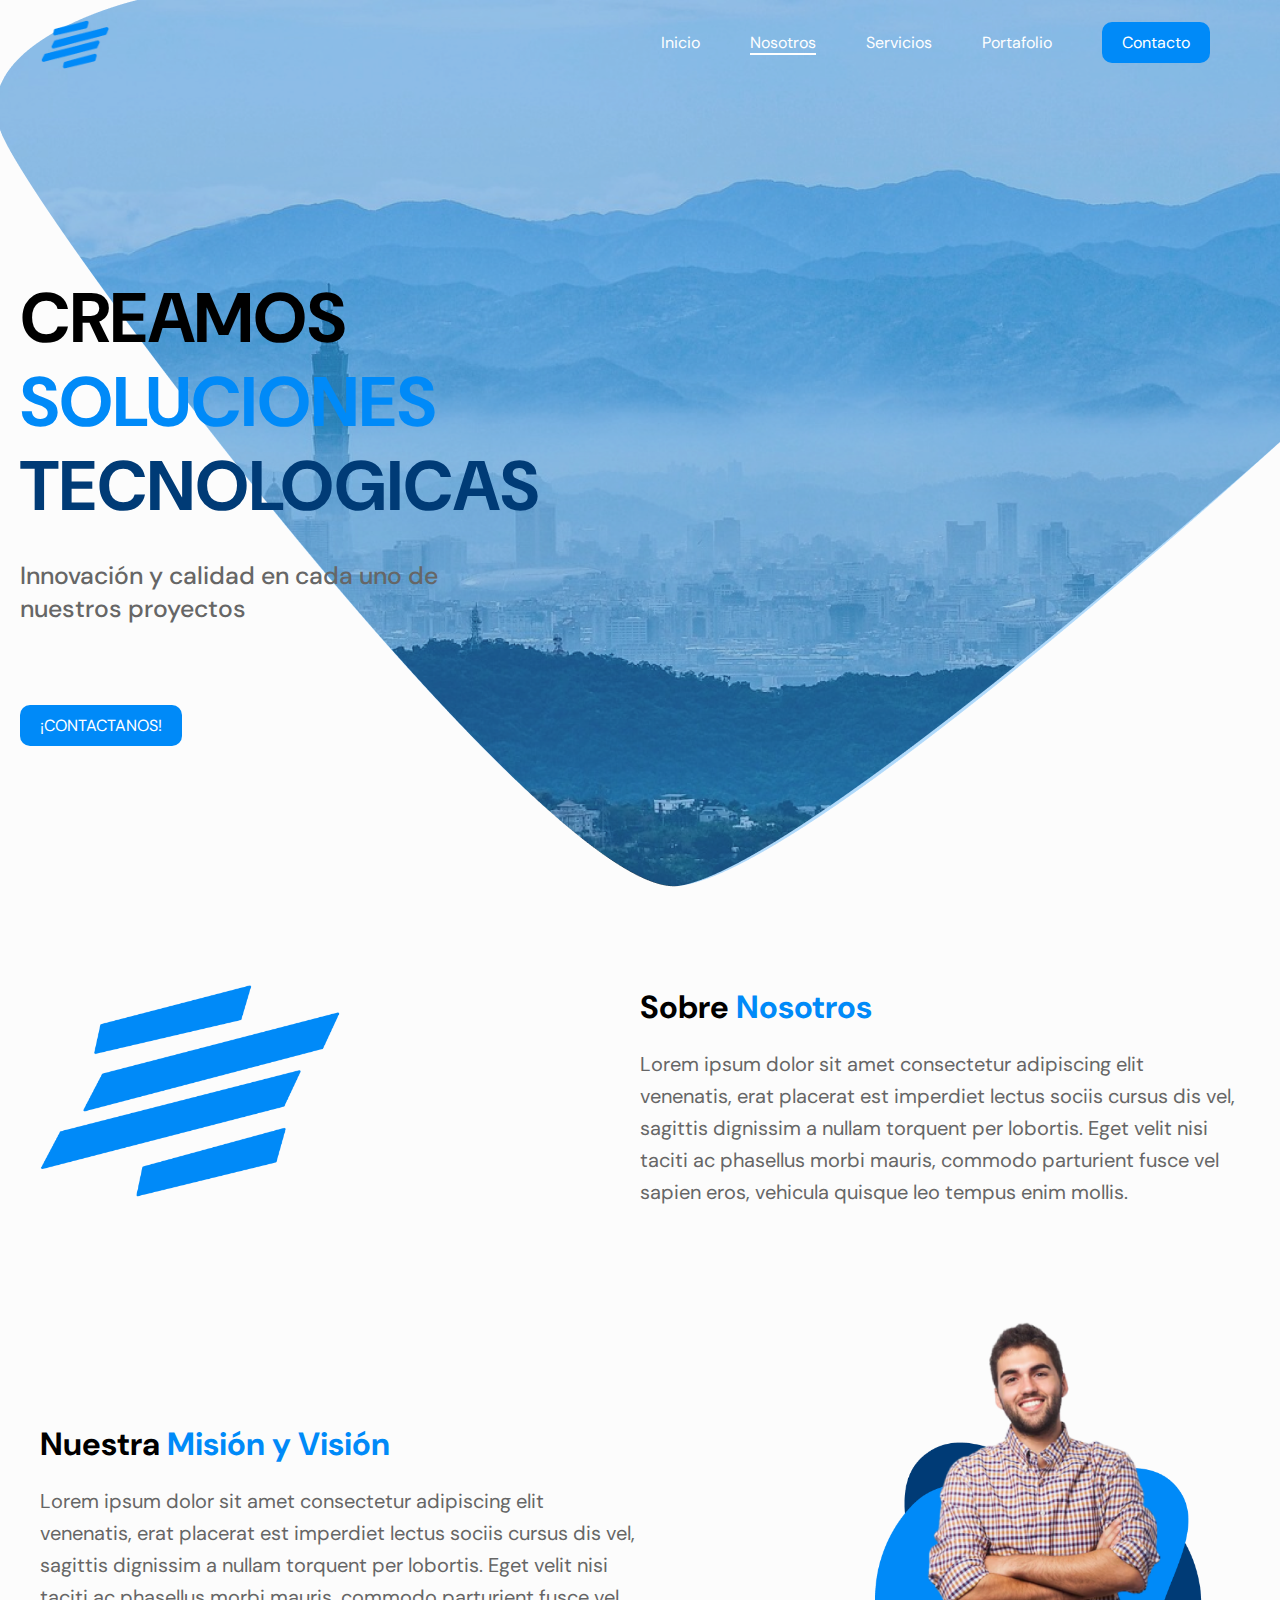
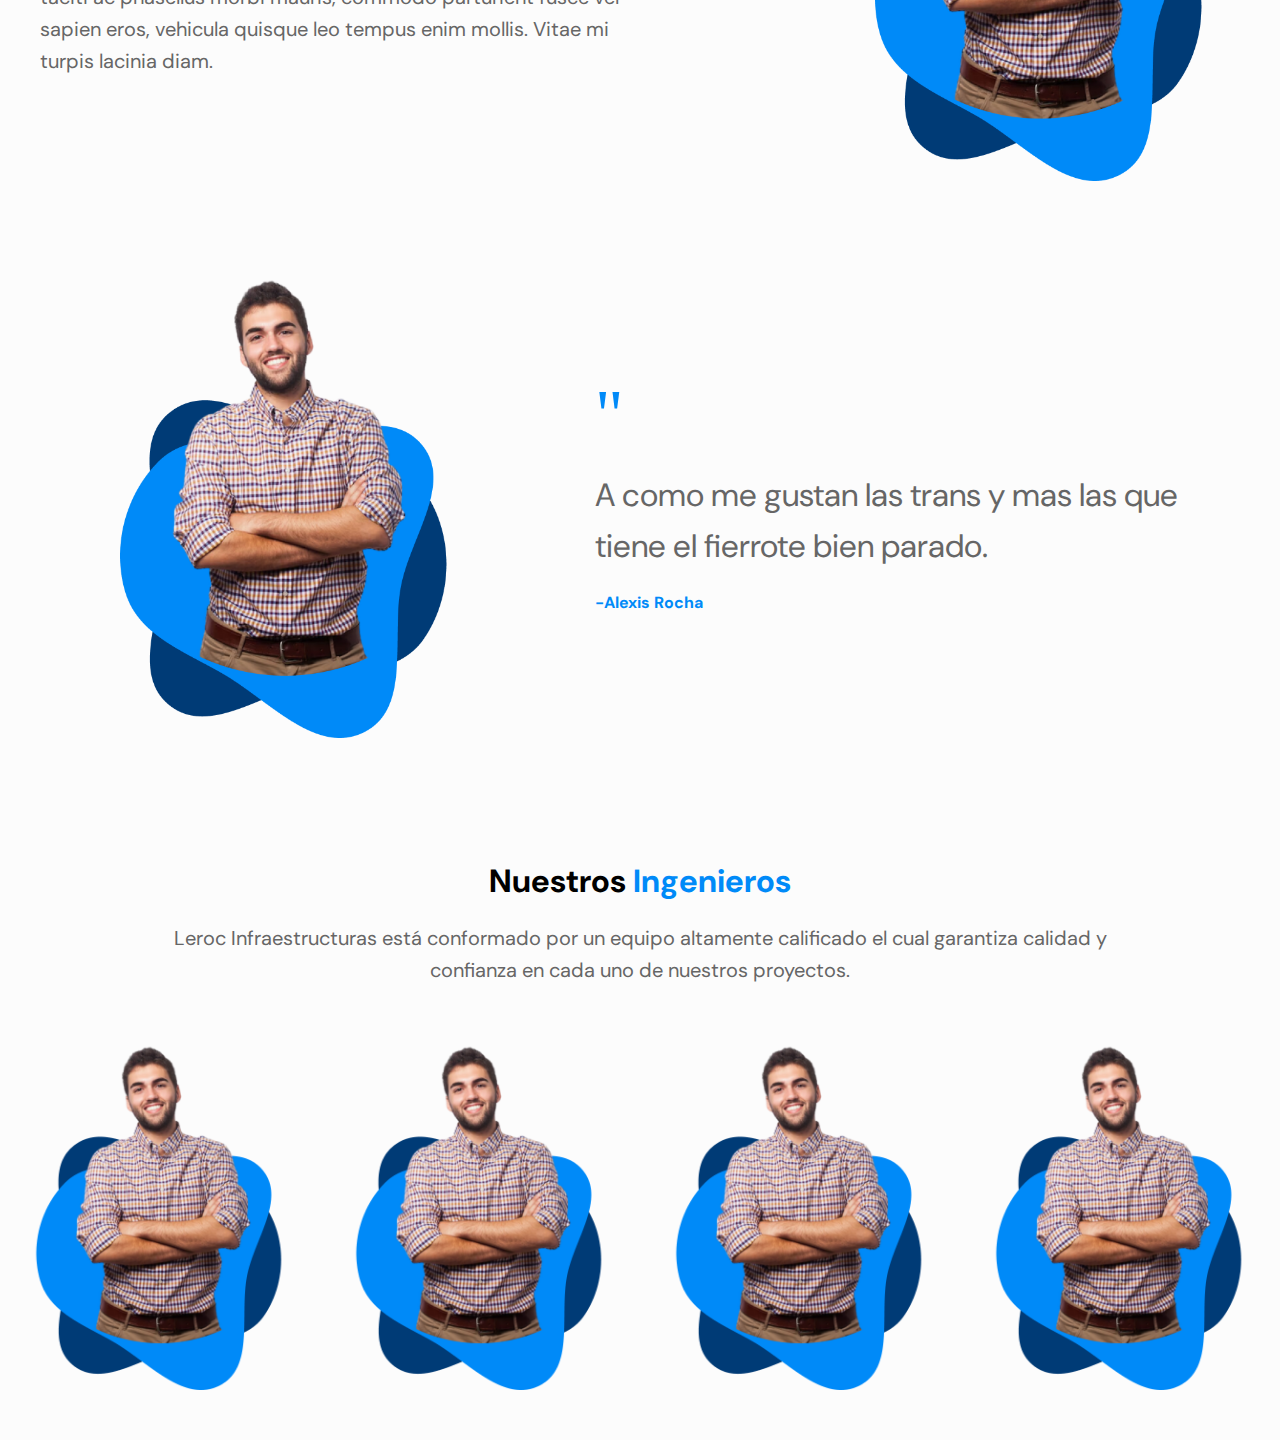
==== nosotros.html @ 38dbd78a "Avance de pestaña NOSOTROS" ====
<!DOCTYPE html>
<html lang="es">
<head>
    <meta charset="UTF-8">
    <meta name="viewport" content="width=device-width, initial-scale=1.0">
    <title>Leroc Infraestructuras</title>
    <link rel="stylesheet" href="https://fonts.googleapis.com/css2?family=DM+Sans:wght@400;700&display=swap">
    <link rel="stylesheet" href="css/nosotros.css">
    <link rel="icon"  href="images/logochido.png" type="image/x-icon">
</head>
<body>
    <div class="contenedor-principal">
        <header class="main-header">
            <div class="logo">
                <a href="/index.html">
                    <img src="images/logochido.png" id="logo" alt="Leroc Infraestructuras Logo">
                </a>
            </div>
            <nav class="nav-menu">
                <ul>
                    <li><a href="/super-duper-octo-invention/index.html">Inicio</a></li>
                    <li><a href="/super-duper-octo-invention/nosotros.html" class="active">Nosotros</a></li>
                    <li><a href="/servicios">Servicios</a></li>
                    <li><a href="/portafolio">Portafolio</a></li>
                    <li><a href="/contacto" class="btn-contacto btn-contacto">Contacto</a></li>
                </ul>
            </nav>
        </header>
        <section class="hero-content">
            <h1>
                <p class="black-text slide-in-left">CREAMOS</p>
                <p class="blue-text slide-in-left-2">SOLUCIONES</p>
                <p class="dark-blue-text slide-in-left-3">TECNOLOGICAS</p>
            </h1>
            <p class="subtext">Innovación y calidad en cada uno de <br> nuestros proyectos</p>
            <a href="#contacto" class="btn-contacto">¡CONTACTANOS!</a>
        </section>
        <section class="sobre-nosotros">
            <div class="contenedor-nosotros">
                <div class="imagen-nosotros">
                    <img src="images/logochido2.png" alt="Sobre Nosotros">
                </div>
                <div class="texto-nosotros">
                    <h2>Sobre <span class="highlight">Nosotros</span></h2>
                    <p>Lorem ipsum dolor sit amet consectetur adipiscing elit venenatis, erat placerat est imperdiet lectus sociis cursus dis vel, sagittis dignissim a nullam torquent per lobortis. Eget velit nisi taciti ac phasellus morbi mauris, commodo parturient fusce vel sapien eros, vehicula quisque leo tempus enim mollis.</p>
                </div>
            </div>
        </section>
        <section class="mision-vision">
            <div class="contenedor-mision-vision">
                <div class="texto-mision-vision">
                    <h2>Nuestra <span class="highlight-blue">Misión y Visión</span></h2>
                    <p>Lorem ipsum dolor sit amet consectetur adipiscing elit venenatis, erat placerat est imperdiet lectus sociis cursus dis vel, sagittis dignissim a nullam torquent per lobortis. Eget velit nisi taciti ac phasellus morbi mauris, commodo parturient fusce vel sapien eros, vehicula quisque leo tempus enim mollis. Vitae mi turpis lacinia diam.</p>
                </div>
                <div class="imagen-mision-vision">
                    <img src="images/Alexis.png" alt="Misión y Visión">
                </div>
            </div>
        </section>        
        <section class="testimonio">
            <div class="contenedor-testimonio">
                <div class="imagen-testimonio">
                    <img src="images/Alexis.png" alt="Testimonio">
                </div>
                <div class="texto-testimonio">
                    <div class="comillas">"</div>
                    <p class="testimonio-texto">A como me gustan las trans y mas las que tiene el fierrote bien parado.</p>
                    <p class="testimonio-autor">-Alexis Rocha</p>
                </div>
            </div>
        </section>
        <section class="nuestros-ingenieros">
            <div class="texto-ingenieros">
                <h2>Nuestros <span class="highlight-blue">Ingenieros</span></h2>
                <p>Leroc Infraestructuras está conformado por un equipo altamente calificado el cual garantiza calidad y confianza en cada uno de nuestros proyectos.</p>
            </div>
            <div class="imagen-ingenieros">
                <img src="images/Alexis.png" alt="Ingenieros">
                <img src="images/Alexis.png" alt="Ingenieros">
                <img src="images/Alexis.png" alt="Ingenieros">
                <img src="images/Alexis.png" alt="Ingenieros">
            </div>
        </section>        
    </div>
</body>
</html>
---- css/nosotros.css ----
body {
    margin: 0;
    padding: 0;
    font-family: 'DM Sans', sans-serif; /* Fuente que usamos en todo el texto de la página web */
    background-color: #FCFCFC;
    background-image: url('../images/background_inicio.png');
    background-repeat: no-repeat;
    background-position: top right;
}

/* Estilos del contenedor HERO */
/* Contenedor Principal */
.contenedor-principal {
    max-width: 1500px;
    background-size: 1000px;
    margin: 0 auto;
    padding: 0 20px;
}
/* eSTILOS PARA EL LOGO */

#logo {
    width: 70px;
    cursor: pointer;
}

.slide-in-fwd-center {
	-webkit-animation: slide-in-fwd-center 1.6s cubic-bezier(0.250, 0.460, 0.450, 0.940) both;
	animation: slide-in-fwd-center 1.6s cubic-bezier(0.250, 0.460, 0.450, 0.940) both;
}

/* Estilos del header */
.main-header {
    background-color: transparent;
    padding: 20px;
    display: flex;
    justify-content: space-between;
    align-items: center;
    margin-bottom: 100px;
}

/* Estilos existentes para el menú de navegación */
.nav-menu ul {
    list-style-type: none;
    padding: 0;
    margin: 0;
    display: flex;
}

.nav-menu ul li {
    margin-left: 20px;
    margin-right: 30px;
}

.nav-menu ul li a {
    text-decoration: none;
    color: white;
    font-weight: 400;
    letter-spacing: 0px;
    position: relative;
}

/* Estilo para la línea indicadora */
.nav-menu ul li a::after {
    content: '';
    position: absolute;
    bottom: -2px;
    left: 0;
    width: 100%;
    height: 2px;
    background-color: white;
    opacity: 0;
    transition: opacity 0.3s ease;
}

/* Mostrar la línea para el elemento activo */
.nav-menu ul li a.active::after {
    opacity: 1;
}

/* No mostrar la línea para la opción de contacto */
.nav-menu ul li a.btn-contacto::after {
    display: none;
}

/* Ocultar la línea activa cuando se hace hover en otras opciones */
.nav-menu ul:hover li a.active::after {
    opacity: 0;
}

/* Mostrar la línea en hover, excepto para la opción de contacto */
.nav-menu ul li a:not(.btn-contacto):hover::after {
    opacity: 1;
}
/* Estilos para el texto principal */
.hero-content {
    text-align: left;
    padding: 50px 0;
}

.hero-content h1 {
    font-size: 3rem;
    font-weight: 700;
    line-height: 1.2;
    margin-bottom: 30px;
}

.hero-content h1 p {
    margin: 0; /* Remueve los márgenes por defecto de los párrafos */
    padding: 0; /* Remueve cualquier padding */
    font-size: 70px;
}

.slide-in-left {
	-webkit-animation: slide-in-left 0.3s cubic-bezier(0.250, 0.460, 0.450, 0.940) both;
	animation: slide-in-left 0.3s cubic-bezier(0.250, 0.460, 0.450, 0.940) both;
}

.slide-in-left-2 {
	-webkit-animation: slide-in-left 0.6s cubic-bezier(0.250, 0.460, 0.450, 0.940) both;
	animation: slide-in-left 0.6s cubic-bezier(0.250, 0.460, 0.450, 0.940) both;
}

.slide-in-left-3 {
	-webkit-animation: slide-in-left 0.9s cubic-bezier(0.250, 0.460, 0.450, 0.940) both;
	animation: slide-in-left 0.9s cubic-bezier(0.250, 0.460, 0.450, 0.940) both;
}

.black-text {
    color: black;
}

.blue-text {
    color: #008AF8;
}

.dark-blue-text {
    color: #003B76;
}

.subtext {
    font-size: 1.55rem;
    color: #666666;
    margin-bottom: 90px;
    font-weight: 500;
}

.tracking-in-expand {
	-webkit-animation: tracking-in-expand 0.9s cubic-bezier(0.215, 0.610, 0.355, 1.000) both;
	animation: tracking-in-expand 0.9s cubic-bezier(0.215, 0.610, 0.355, 1.000) both;
}

/* Estilos para el botón ¡CONTACTENOS!*/
.btn-contacto {
    background-color: #008AF8;
    color: white;
    padding: 10px 20px;
    border-radius: 10px;
    text-decoration: none;
    display: inline-block;
    transition: background-color 0.3s ease;
    margin-top: -10px;
    cursor: pointer; /* Añadido para mejorar la usabilidad */
    font-weight: 400; /* Cambia a fuente regular */
}


.btn-contacto:hover {
    background-color: #005f99;
}

.bounce-top {
	-webkit-animation: bounce-top 1s both;
	animation: bounce-top 1s both;
}

/*////////////////////////////////////////////////////////////////////////////*/

/* Animaciones */

/* Animación para el h1 del header*/

@-webkit-keyframes slide-in-left {
    0% {
    -webkit-transform: translateX(-1000px);
    transform: translateX(-1000px);
    opacity: 0;
    }
    100% {
    -webkit-transform: translateX(0);
    transform: translateX(0);
    opacity: 1;
    }
}
@keyframes slide-in-left {
    0% {
    -webkit-transform: translateX(-1000px);
    transform: translateX(-1000px);
    opacity: 0;
    }
    100% {
    -webkit-transform: translateX(0);
    transform: translateX(0);
    opacity: 1;
    }
}

/*--------------------------------------------------------*/

/* Estilos para la sección "Sobre Nosotros" */
.sobre-nosotros {
    padding: 20px 0;
    margin-top: 10%; /* Asegúrate de que no haya margen superior */
}


.contenedor-nosotros {
    display: flex;
    align-items: center;
    justify-content: space-between;
    max-width: 1200px;
    margin: 0 auto;
    padding: 20px;
}

.imagen-nosotros img {
    width: 300px;
    height: auto;
    border-radius: 15px; /* Bordes redondeados para la imagen */
}

.texto-nosotros {
    max-width: 600px;
    margin-left: 20px;
}

.texto-nosotros h2 {
    font-size: 32px;
    color: #000000; /* Color negro para "Sobre" */
    margin-bottom: 20px;
}

.texto-nosotros .highlight {
    color: #008AF8; /* Color azul para "Nosotros" */
}

.texto-nosotros p {
    font-size: 20px;
    color: #666666;
    line-height: 1.6;
}

/*-------------------------------------------*/

/* Estilos para la sección "Misión y Visión" */
.mision-vision {
    padding: 20px 0;
}

.contenedor-mision-vision {
    display: flex;
    align-items: center;
    justify-content: space-between;
    max-width: 1200px;
    margin: 0 auto;
    padding: 20px;
}

.texto-mision-vision {
    max-width: 600px;
}

.texto-mision-vision h2 {
    font-size: 32px;
    color: #000000; /* Color negro para "Nuestra" */
    margin-bottom: 20px;
}

.texto-mision-vision .highlight-blue {
    color: #008AF8; /* Color azul para "Misión y Visión" */
}

.texto-mision-vision p {
    font-size: 20px;
    color: #666666;
    line-height: 1.6;
    
}

.imagen-mision-vision img {
    width: 400px; /* Ajusta el tamaño según sea necesario */
    height: auto;
    border-radius: 15px; /* Bordes redondeados para la imagen */
}

/*-------------------------------------------*/
/* Estilos para la sección "Testimonio" */
.testimonio {
    padding: 20px 0;
}

.contenedor-testimonio {
    display: flex;
    align-items: center;
    justify-content: space-around;
    max-width: 1200px;
    margin: 0 auto;
    padding: 20px;
}

.imagen-testimonio img {
    width: 400px;
    height: auto;
    border-radius: 15px;
}

.texto-testimonio {
    max-width: 600px;
    margin-left: 20px;
}

.texto-testimonio h2 {
    font-size: 2rem;
    color: #000000;
    margin-bottom: 20px;
}

.comillas {
    font-size: 70px;
    color: #008AF8;
    font-family: 'Georgia', serif;
    line-height: 1;
}

.testimonio-texto {
    font-size: 2rem;
    color: #666666;
    line-height: 1.6;
    margin: 20px 0;
}

.testimonio-autor {
    font-size: 1rem;
    color: #008AF8;
    font-weight: bold;
}

/*------------------------------------------*/
.nuestros-ingenieros {
    position: relative;
    padding: 50px 0;
    background-size: cover;
    text-align: center;
}

.texto-ingenieros {
    max-width: 1200px;
    margin: 0 auto;
    padding-bottom: 50px;
}

.texto-ingenieros h2 {
    font-size: 32px;
    color: #000000; /* Color negro para "Nuestros" */
    margin-bottom: 20px;
}

.texto-ingenieros .highlight-blue {
    color: #008AF8; /* Color azul para "Ingenieros" */
}

.texto-ingenieros p {
    font-size: 20px;
    color: #666666;
    line-height: 1.6;
    margin: 0 auto;
    max-width: 80%; /* Define un ancho máximo para el párrafo */
    text-align: center; /* Asegura que el texto esté centrado */
}

.imagen-ingenieros {
    display: flex;
    justify-content: center;
    gap: 20px;
}


.imagen-ingenieros img {
    width: 300px;
    height: auto;
    border-radius: 15px; /* Bordes redondeados para las imágenes */
}
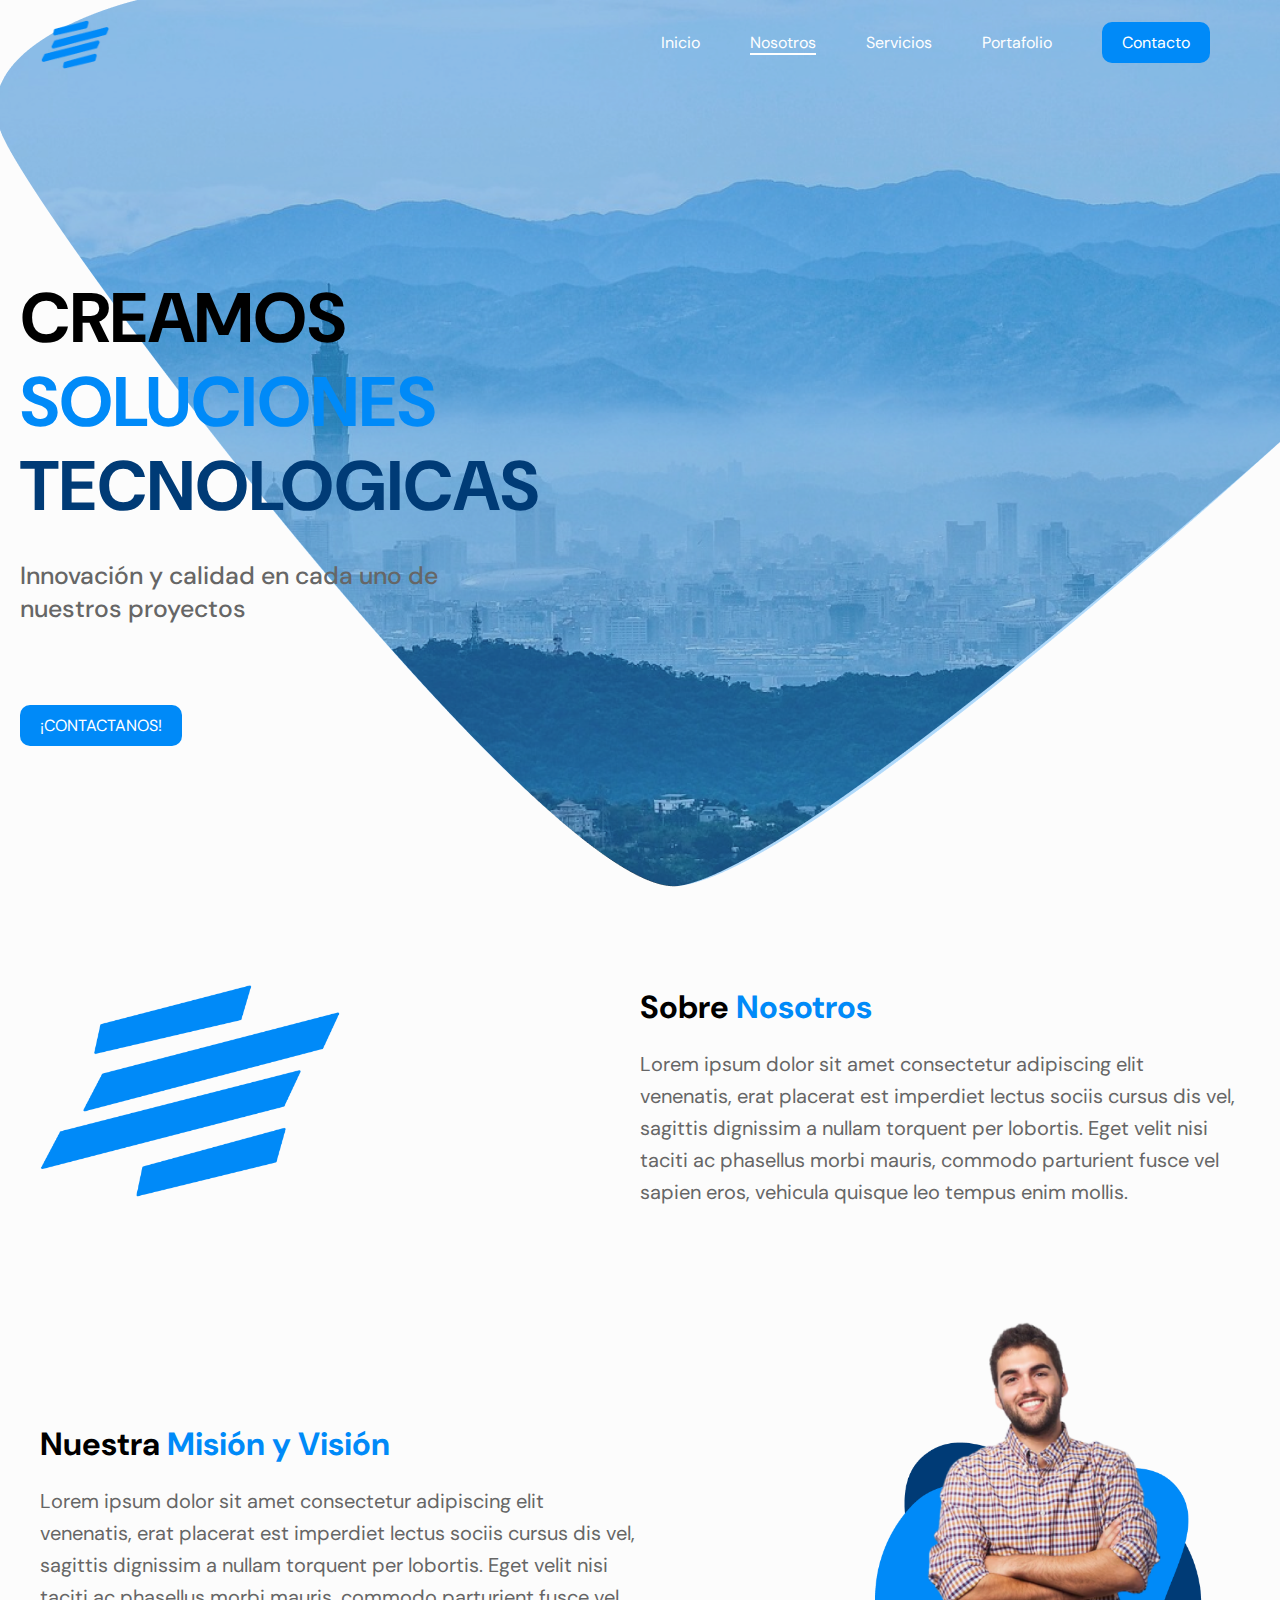
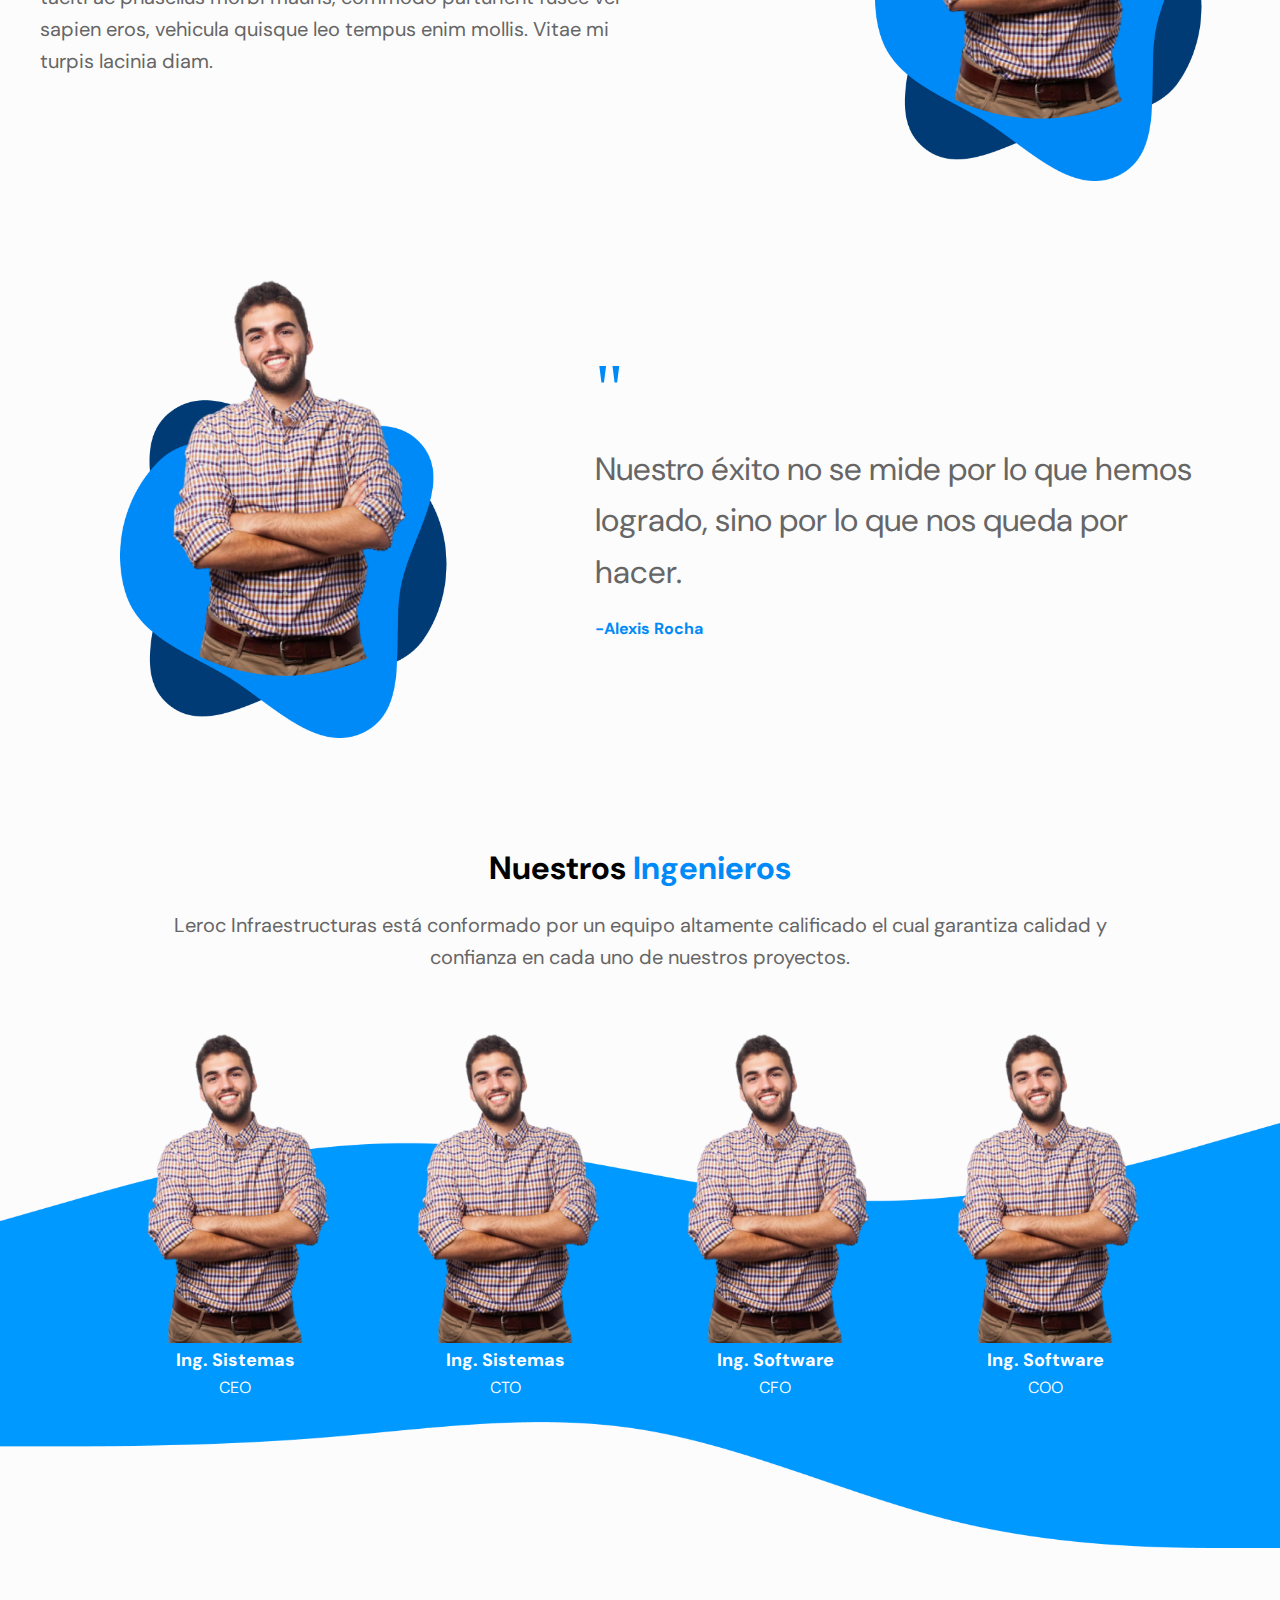
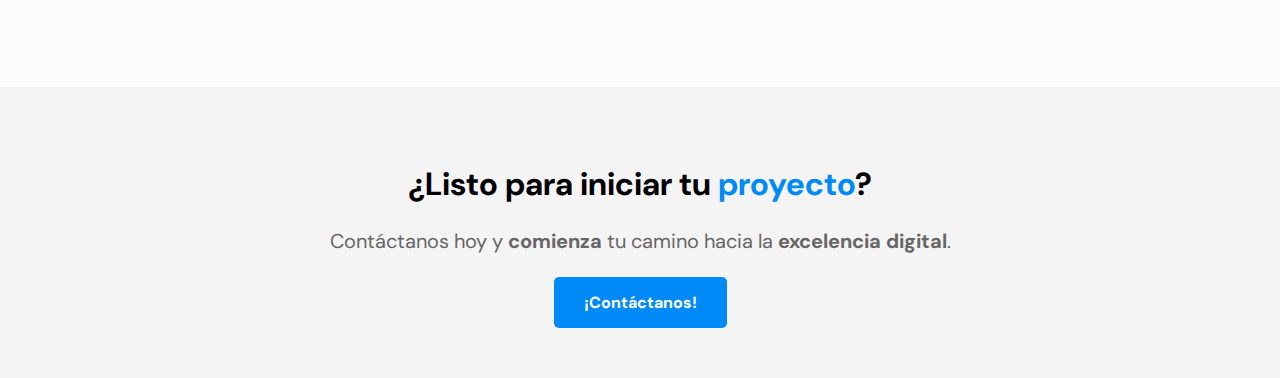
==== commit 94c00243: "Mas avance de NOSOTROS" ====
--- a/nosotros.html
+++ b/nosotros.html
@@ -19,13 +19,14 @@
             <nav class="nav-menu">
                 <ul>
                     <li><a href="/super-duper-octo-invention/index.html">Inicio</a></li>
-                    <li><a href="/super-duper-octo-invention/nosotros.html" class="active">Nosotros</a></li>
+                    <li><a href="/super-duper-octo-invention/" class="active">Nosotros</a></li>
                     <li><a href="/servicios">Servicios</a></li>
                     <li><a href="/portafolio">Portafolio</a></li>
                     <li><a href="/contacto" class="btn-contacto btn-contacto">Contacto</a></li>
                 </ul>
             </nav>
         </header>
+
         <section class="hero-content">
             <h1>
                 <p class="black-text slide-in-left">CREAMOS</p>
@@ -35,6 +36,7 @@
             <p class="subtext">Innovación y calidad en cada uno de <br> nuestros proyectos</p>
             <a href="#contacto" class="btn-contacto">¡CONTACTANOS!</a>
         </section>
+
         <section class="sobre-nosotros">
             <div class="contenedor-nosotros">
                 <div class="imagen-nosotros">
@@ -46,6 +48,7 @@
                 </div>
             </div>
         </section>
+
         <section class="mision-vision">
             <div class="contenedor-mision-vision">
                 <div class="texto-mision-vision">
@@ -57,6 +60,7 @@
                 </div>
             </div>
         </section>        
+
         <section class="testimonio">
             <div class="contenedor-testimonio">
                 <div class="imagen-testimonio">
@@ -64,23 +68,49 @@
                 </div>
                 <div class="texto-testimonio">
                     <div class="comillas">"</div>
-                    <p class="testimonio-texto">A como me gustan las trans y mas las que tiene el fierrote bien parado.</p>
+                    <p class="testimonio-texto">Nuestro éxito no se mide por lo que hemos logrado, sino por lo que nos queda por hacer.
+                    </p>
                     <p class="testimonio-autor">-Alexis Rocha</p>
                 </div>
             </div>
         </section>
-        <section class="nuestros-ingenieros">
-            <div class="texto-ingenieros">
-                <h2>Nuestros <span class="highlight-blue">Ingenieros</span></h2>
-                <p>Leroc Infraestructuras está conformado por un equipo altamente calificado el cual garantiza calidad y confianza en cada uno de nuestros proyectos.</p>
+    </div>
+
+    <section class="nuestros-ingenieros">
+        <div class="texto-ingenieros">
+            <h2>Nuestros <span class="highlight-blue">Ingenieros</span></h2>
+            <p>Leroc Infraestructuras está conformado por un equipo altamente calificado el cual garantiza calidad y confianza en cada uno de nuestros proyectos.</p>
+        </div>
+        <div class="imagen-ingenieros">
+            <div class="ingeniero">
+                <img src="images/persona.png" alt="Ingeniero 1">
+                <p class="titulo">Ing. Sistemas</p>
+                <p class="cargo">CEO</p>
             </div>
-            <div class="imagen-ingenieros">
-                <img src="images/Alexis.png" alt="Ingenieros">
-                <img src="images/Alexis.png" alt="Ingenieros">
-                <img src="images/Alexis.png" alt="Ingenieros">
-                <img src="images/Alexis.png" alt="Ingenieros">
+            <div class="ingeniero">
+                <img src="images/persona.png" alt="Ingeniero 2">
+                <p class="titulo">Ing. Sistemas</p>
+                <p class="cargo">CTO</p>
             </div>
-        </section>        
-    </div>
+            <div class="ingeniero">
+                <img src="images/persona.png" alt="Ingeniero 3">
+                <p class="titulo">Ing. Software</p>
+                <p class="cargo">CFO</p>
+            </div>
+            <div class="ingeniero">
+                <img src="images/persona.png" alt="Ingeniero 4">
+                <p class="titulo">Ing. Software</p>
+                <p class="cargo">COO</p>
+            </div>
+        </div>
+    </section>  
+    
+    <section class="cta-section">
+        <div class="cta-container">
+            <h2>¿Listo para iniciar tu <span class="highlight-blue">proyecto</span>?</h2>
+            <p>Contáctanos hoy y <span class="highlight-bold">comienza</span> tu camino hacia la <span class="highlight-bold">excelencia digital</span>.</p>
+            <a href="/contacto" class="btn-contacto cta-button">¡Contáctanos!</a>
+        </div>
+    </section>  
 </body>
 </html>
--- a/css/nosotros.css
+++ b/css/nosotros.css
@@ -346,14 +346,15 @@
 
 /*------------------------------------------*/
 .nuestros-ingenieros {
+    margin-top: 5%;
     position: relative;
-    padding: 50px 0;
     background-size: cover;
     text-align: center;
 }
 
 .texto-ingenieros {
-    max-width: 1200px;
+    max-width: 1300px;
+    height: auto;
     margin: 0 auto;
     padding-bottom: 50px;
 }
@@ -381,11 +382,79 @@
     display: flex;
     justify-content: center;
     gap: 20px;
-}
-
-
-.imagen-ingenieros img {
-    width: 300px;
+    background-image: url("../images/Group\ 1112.png");
+    background-size: contain; /* La imagen se adapta al contenedor sin cortarse */
+    background-position: center; /* Centra la imagen en el contenedor */
+    background-repeat: no-repeat; /* Evita que la imagen se repita */
+}
+
+.ingeniero {
+    text-align: center;
+}
+
+.ingeniero img {
+    width: 250px;
     height: auto;
-    border-radius: 15px; /* Bordes redondeados para las imágenes */
-}
+}
+
+.ingeniero .titulo {
+    font-size: 18px;
+    font-weight: bold;
+    color: #ffffff;
+    margin: 0; /* Elimina márgenes innecesarios */
+}
+
+.ingeniero .cargo {
+    font-size: 16px;
+    color: #fffffff1;
+    margin: 5px 0 250px 0; /* Espaciado entre el cargo y el título, y el margen inferior que ya tenías */
+}
+
+/*--------------------------------------------------------*/
+/* Estilos para la sección "Llamada a la Acción" */
+.cta-section {
+    margin-top: 3%;
+    padding: 50px 0;
+    background-color: #f4f4f4; /* Fondo gris claro */
+    text-align: center;
+}
+
+.cta-container {
+    margin: 0 auto;
+}
+
+.cta-container h2 {
+    font-size: 32px;
+    color: #000000;
+    margin-bottom: 20px;
+}
+
+.cta-container .highlight-blue {
+    color: #008AF8; /* Color azul para "proyecto" */
+}
+
+.cta-container p {
+    font-size: 20px;
+    color: #666666;
+    line-height: 1.6;
+    margin-bottom: 30px;
+}
+
+.cta-container .highlight-bold {
+    font-weight: bold; /* Negrita para "comienza" y "excelencia digital" */
+}
+
+.cta-button {
+    display: inline-block;
+    background-color: #008AF8;
+    color: #ffffff;
+    padding: 15px 30px;
+    text-decoration: none;
+    font-weight: bold;
+    border-radius: 5px;
+    transition: background-color 0.3s;
+}
+
+.cta-button:hover {
+    background-color: #005bb5;
+}
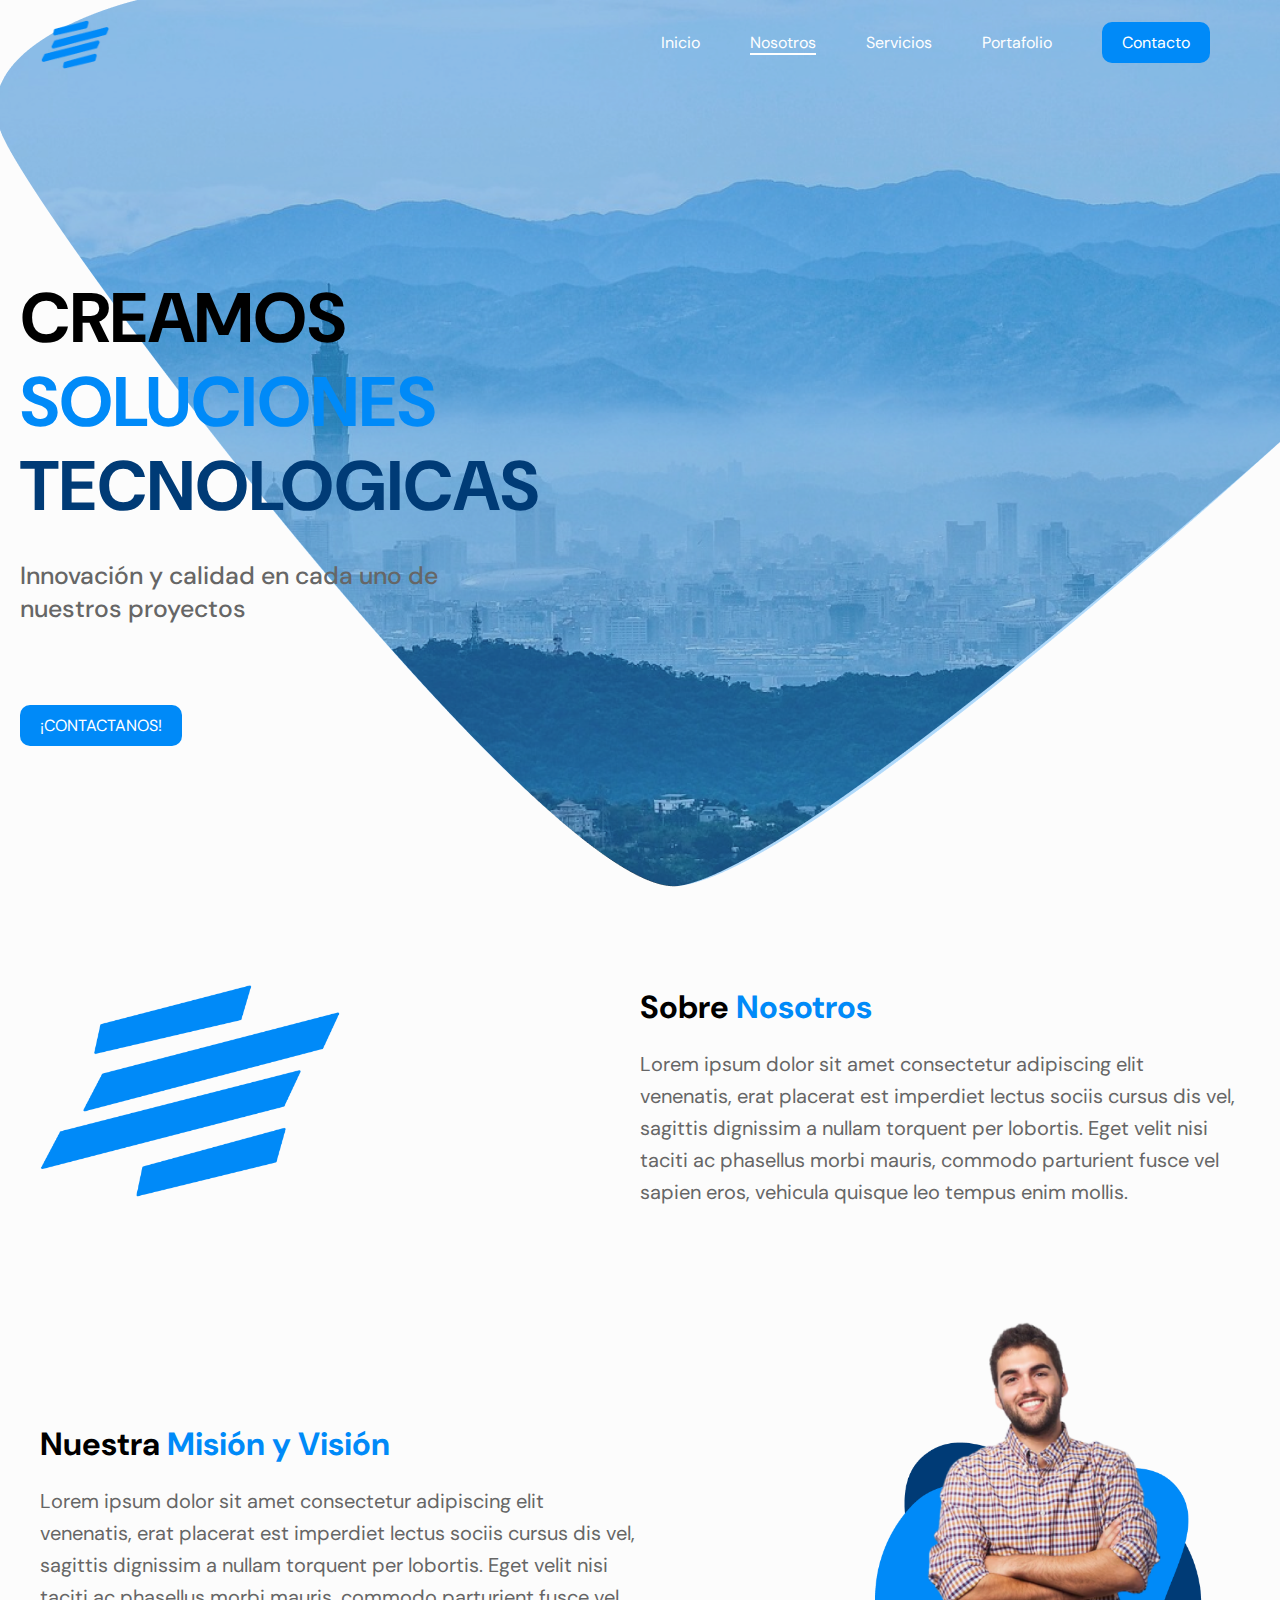
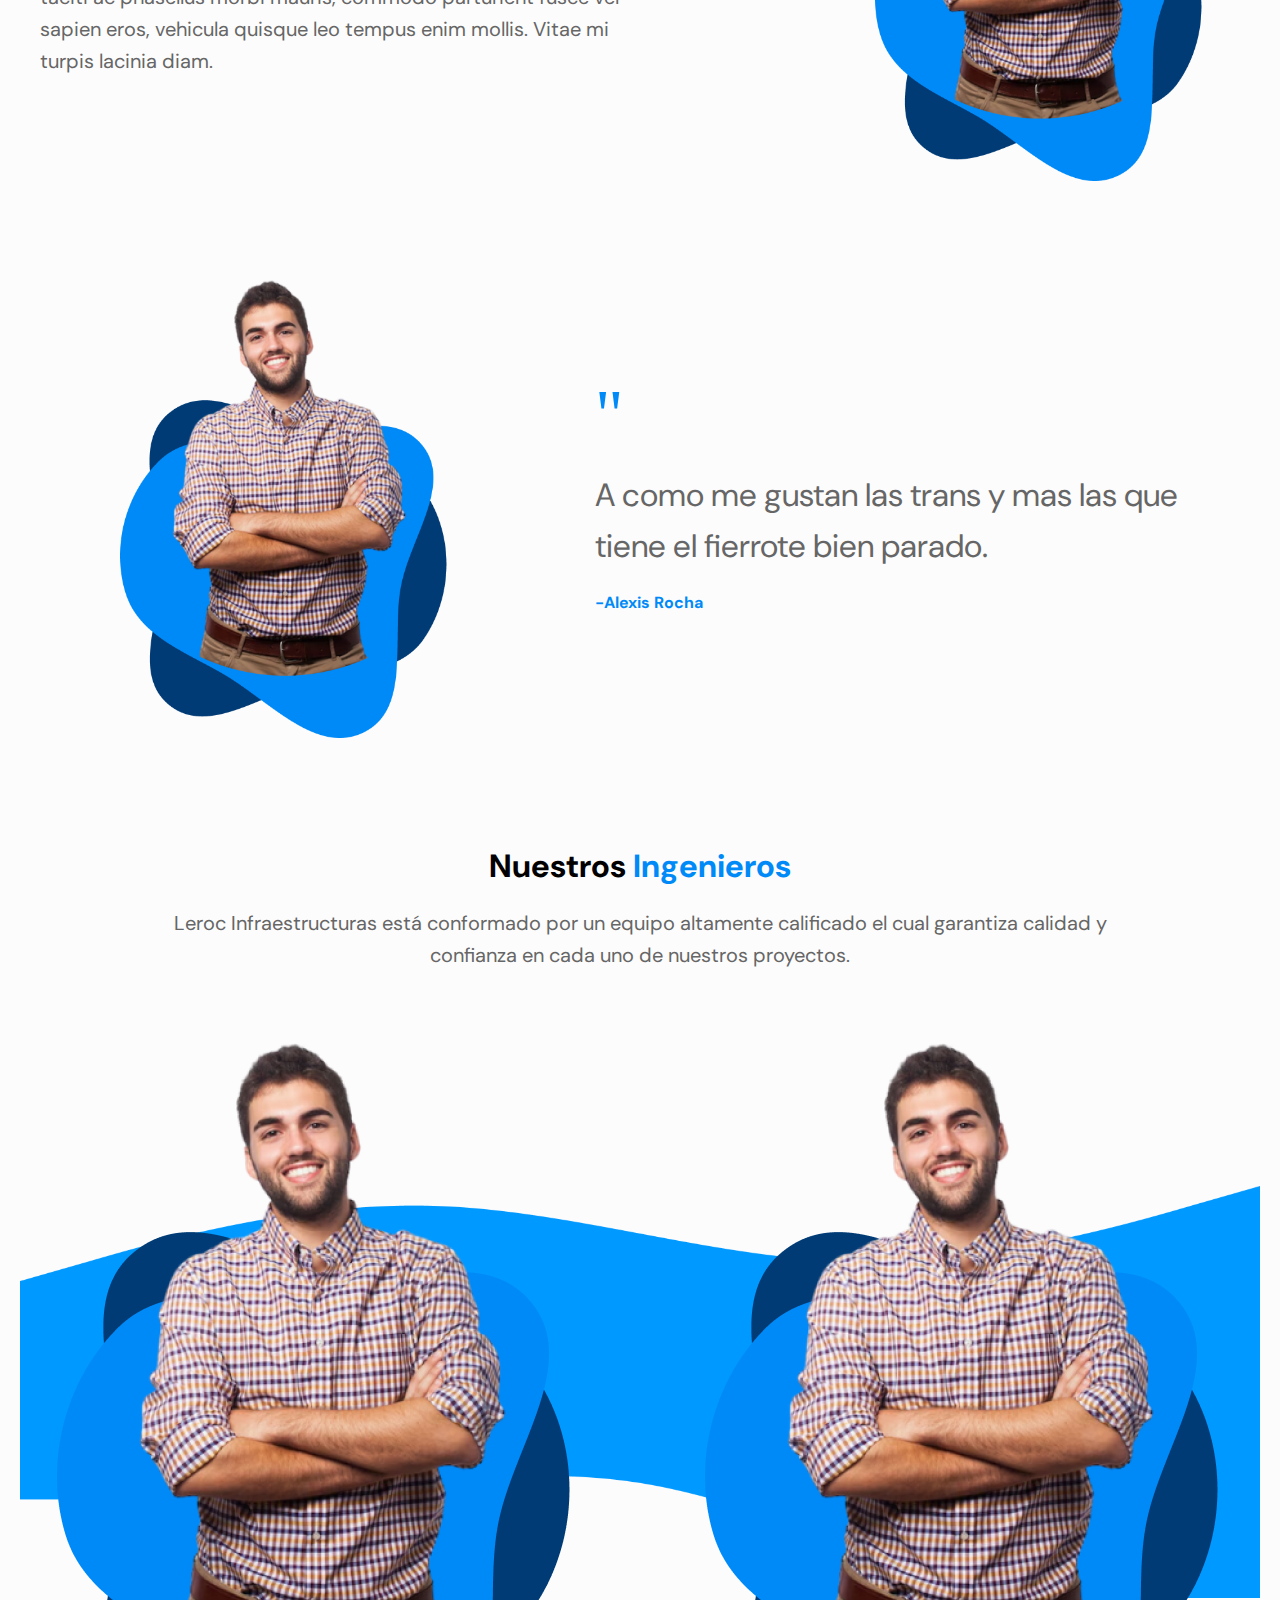
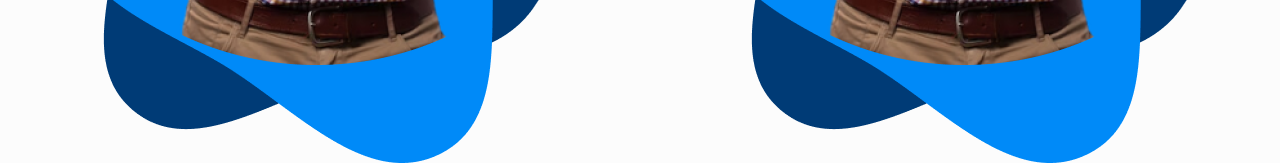
==== commit 9229612d: "Guardando cambios en nosotros.html antes de merge" ====
--- a/nosotros.html
+++ b/nosotros.html
@@ -18,15 +18,14 @@
             </div>
             <nav class="nav-menu">
                 <ul>
-                    <li><a href="/super-duper-octo-invention/index.html">Inicio</a></li>
-                    <li><a href="/super-duper-octo-invention/" class="active">Nosotros</a></li>
+                    <li><a href="/index.html">Inicio</a></li>
+                    <li><a href="/nosotros.html" class="active">Nosotros</a></li>
                     <li><a href="/servicios">Servicios</a></li>
                     <li><a href="/portafolio">Portafolio</a></li>
                     <li><a href="/contacto" class="btn-contacto btn-contacto">Contacto</a></li>
                 </ul>
             </nav>
         </header>
-
         <section class="hero-content">
             <h1>
                 <p class="black-text slide-in-left">CREAMOS</p>
@@ -36,7 +35,6 @@
             <p class="subtext">Innovación y calidad en cada uno de <br> nuestros proyectos</p>
             <a href="#contacto" class="btn-contacto">¡CONTACTANOS!</a>
         </section>
-
         <section class="sobre-nosotros">
             <div class="contenedor-nosotros">
                 <div class="imagen-nosotros">
@@ -48,7 +46,6 @@
                 </div>
             </div>
         </section>
-
         <section class="mision-vision">
             <div class="contenedor-mision-vision">
                 <div class="texto-mision-vision">
@@ -59,8 +56,7 @@
                     <img src="images/Alexis.png" alt="Misión y Visión">
                 </div>
             </div>
-        </section>        
-
+        </section>
         <section class="testimonio">
             <div class="contenedor-testimonio">
                 <div class="imagen-testimonio">
@@ -68,49 +64,23 @@
                 </div>
                 <div class="texto-testimonio">
                     <div class="comillas">"</div>
-                    <p class="testimonio-texto">Nuestro éxito no se mide por lo que hemos logrado, sino por lo que nos queda por hacer.
-                    </p>
+                    <p class="testimonio-texto">A como me gustan las trans y mas las que tiene el fierrote bien parado.</p>
                     <p class="testimonio-autor">-Alexis Rocha</p>
                 </div>
             </div>
         </section>
+        <section class="nuestros-ingenieros">
+            <div class="texto-ingenieros">
+                <h2>Nuestros <span class="highlight-blue">Ingenieros</span></h2>
+                <p>Leroc Infraestructuras está conformado por un equipo altamente calificado el cual garantiza calidad y confianza en cada uno de nuestros proyectos.</p>
+            </div>
+            <div class="imagen-ingenieros">
+                <img src="images/Alexis.png" alt="Ingenieros">
+                <img src="images/Alexis.png" alt="Ingenieros">
+                <img src="images/Alexis.png" alt="Ingenieros">
+                <img src="images/Alexis.png" alt="Ingenieros">
+            </div>
+        </section>
     </div>
-
-    <section class="nuestros-ingenieros">
-        <div class="texto-ingenieros">
-            <h2>Nuestros <span class="highlight-blue">Ingenieros</span></h2>
-            <p>Leroc Infraestructuras está conformado por un equipo altamente calificado el cual garantiza calidad y confianza en cada uno de nuestros proyectos.</p>
-        </div>
-        <div class="imagen-ingenieros">
-            <div class="ingeniero">
-                <img src="images/persona.png" alt="Ingeniero 1">
-                <p class="titulo">Ing. Sistemas</p>
-                <p class="cargo">CEO</p>
-            </div>
-            <div class="ingeniero">
-                <img src="images/persona.png" alt="Ingeniero 2">
-                <p class="titulo">Ing. Sistemas</p>
-                <p class="cargo">CTO</p>
-            </div>
-            <div class="ingeniero">
-                <img src="images/persona.png" alt="Ingeniero 3">
-                <p class="titulo">Ing. Software</p>
-                <p class="cargo">CFO</p>
-            </div>
-            <div class="ingeniero">
-                <img src="images/persona.png" alt="Ingeniero 4">
-                <p class="titulo">Ing. Software</p>
-                <p class="cargo">COO</p>
-            </div>
-        </div>
-    </section>  
-    
-    <section class="cta-section">
-        <div class="cta-container">
-            <h2>¿Listo para iniciar tu <span class="highlight-blue">proyecto</span>?</h2>
-            <p>Contáctanos hoy y <span class="highlight-bold">comienza</span> tu camino hacia la <span class="highlight-bold">excelencia digital</span>.</p>
-            <a href="/contacto" class="btn-contacto cta-button">¡Contáctanos!</a>
-        </div>
-    </section>  
 </body>
 </html>
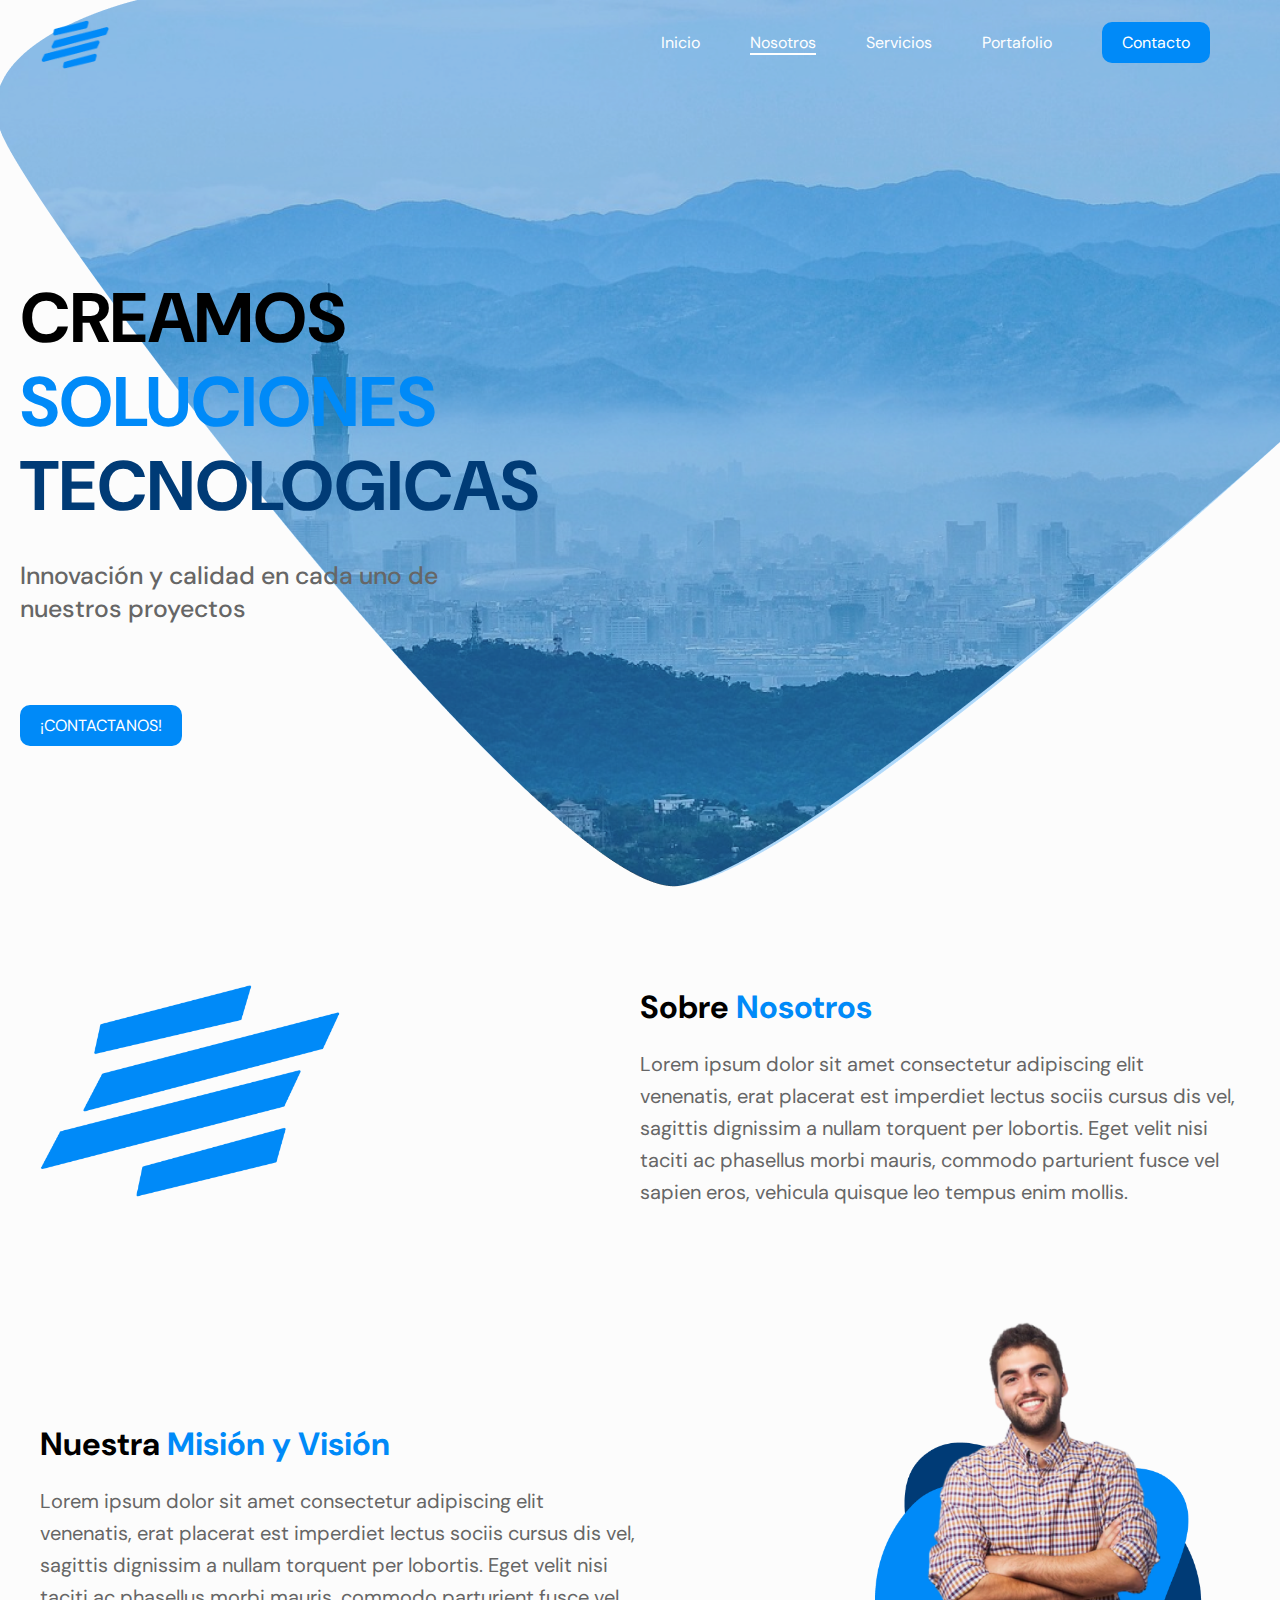
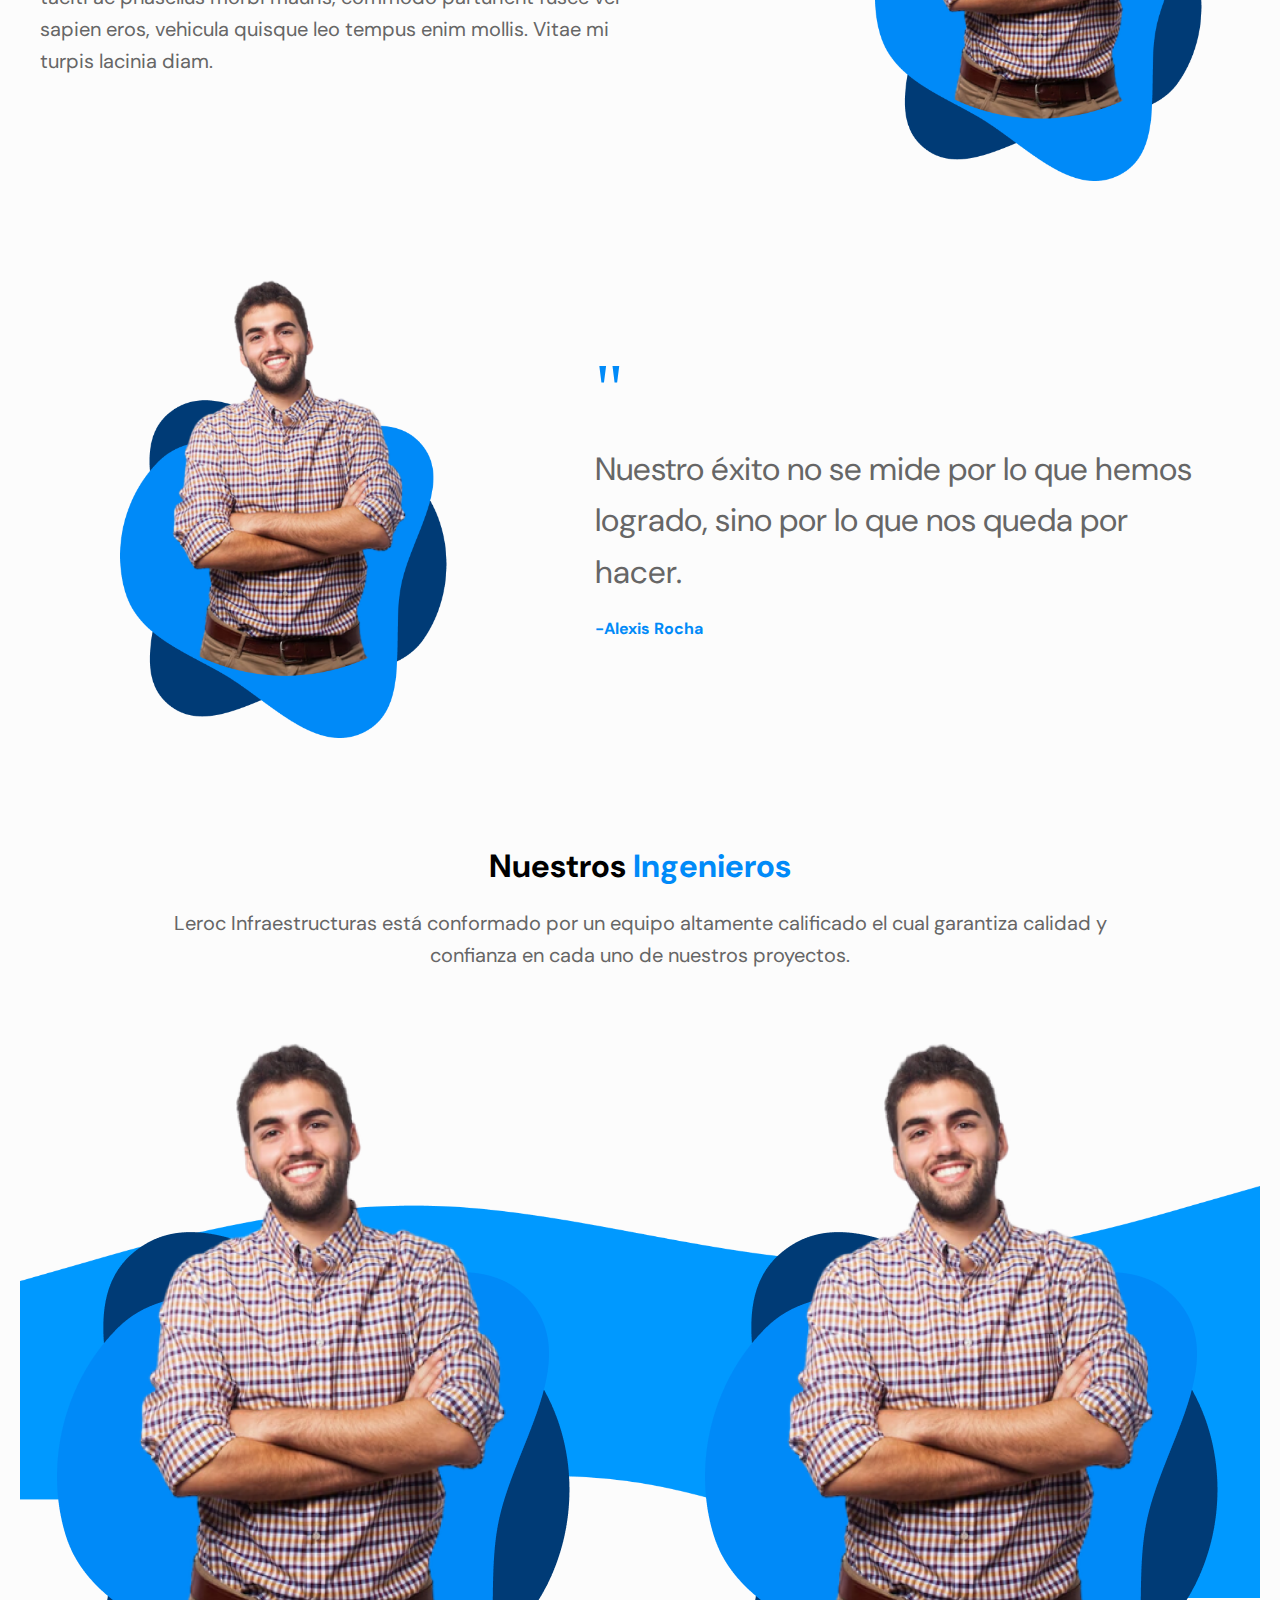
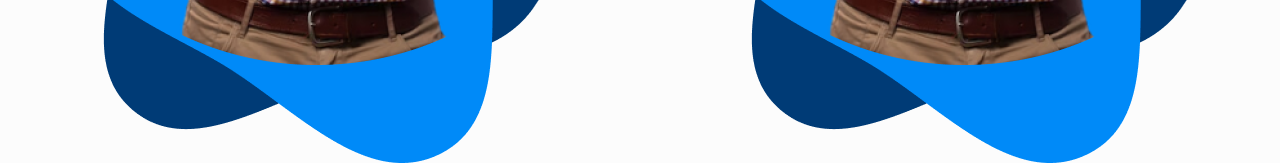
==== commit f073300a: "Merge remote-tracking branch 'refs/remotes/origin/master'" ====
--- a/nosotros.html
+++ b/nosotros.html
@@ -26,6 +26,7 @@
                 </ul>
             </nav>
         </header>
+
         <section class="hero-content">
             <h1>
                 <p class="black-text slide-in-left">CREAMOS</p>
@@ -35,6 +36,7 @@
             <p class="subtext">Innovación y calidad en cada uno de <br> nuestros proyectos</p>
             <a href="#contacto" class="btn-contacto">¡CONTACTANOS!</a>
         </section>
+
         <section class="sobre-nosotros">
             <div class="contenedor-nosotros">
                 <div class="imagen-nosotros">
@@ -46,6 +48,7 @@
                 </div>
             </div>
         </section>
+
         <section class="mision-vision">
             <div class="contenedor-mision-vision">
                 <div class="texto-mision-vision">
@@ -56,7 +59,7 @@
                     <img src="images/Alexis.png" alt="Misión y Visión">
                 </div>
             </div>
-        </section>
+        </section>        
         <section class="testimonio">
             <div class="contenedor-testimonio">
                 <div class="imagen-testimonio">
@@ -64,7 +67,8 @@
                 </div>
                 <div class="texto-testimonio">
                     <div class="comillas">"</div>
-                    <p class="testimonio-texto">A como me gustan las trans y mas las que tiene el fierrote bien parado.</p>
+                    <p class="testimonio-texto">Nuestro éxito no se mide por lo que hemos logrado, sino por lo que nos queda por hacer.
+                    </p>
                     <p class="testimonio-autor">-Alexis Rocha</p>
                 </div>
             </div>
@@ -80,7 +84,7 @@
                 <img src="images/Alexis.png" alt="Ingenieros">
                 <img src="images/Alexis.png" alt="Ingenieros">
             </div>
-        </section>
+        </section>        
     </div>
 </body>
 </html>
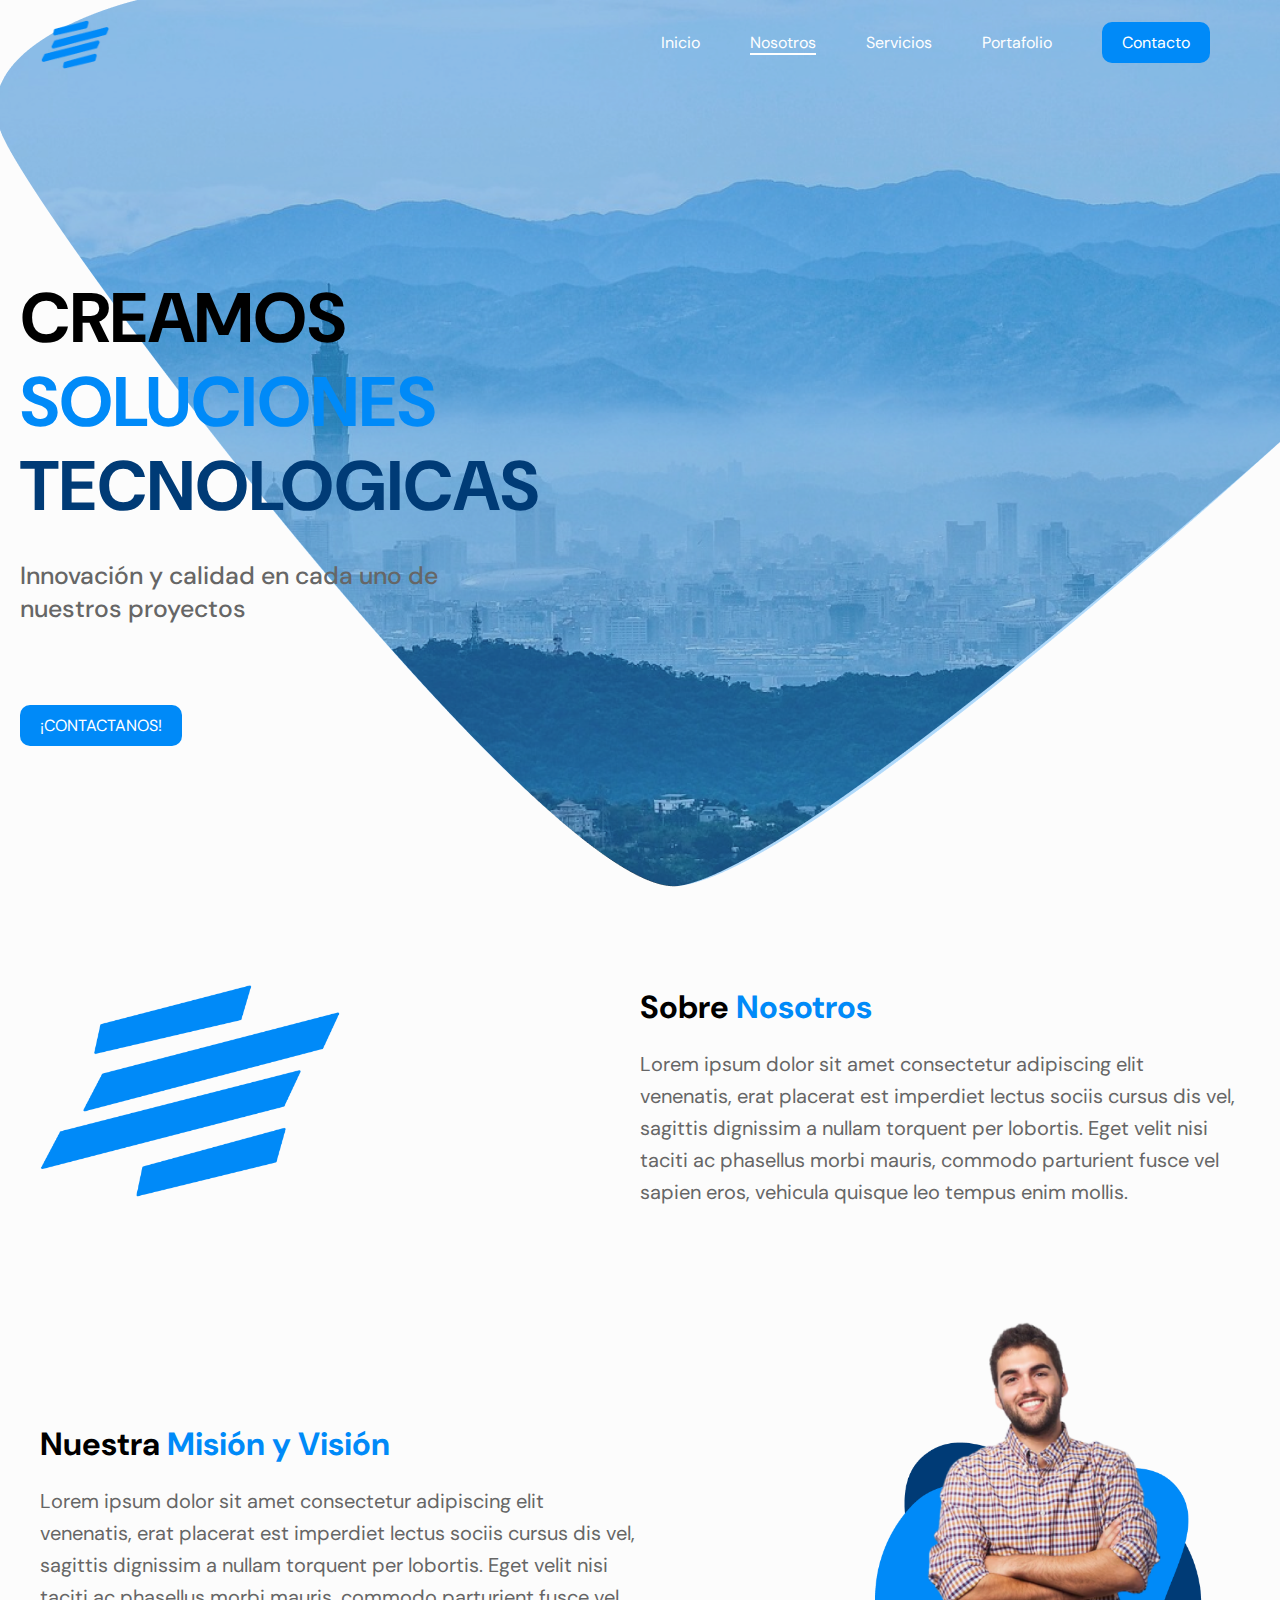
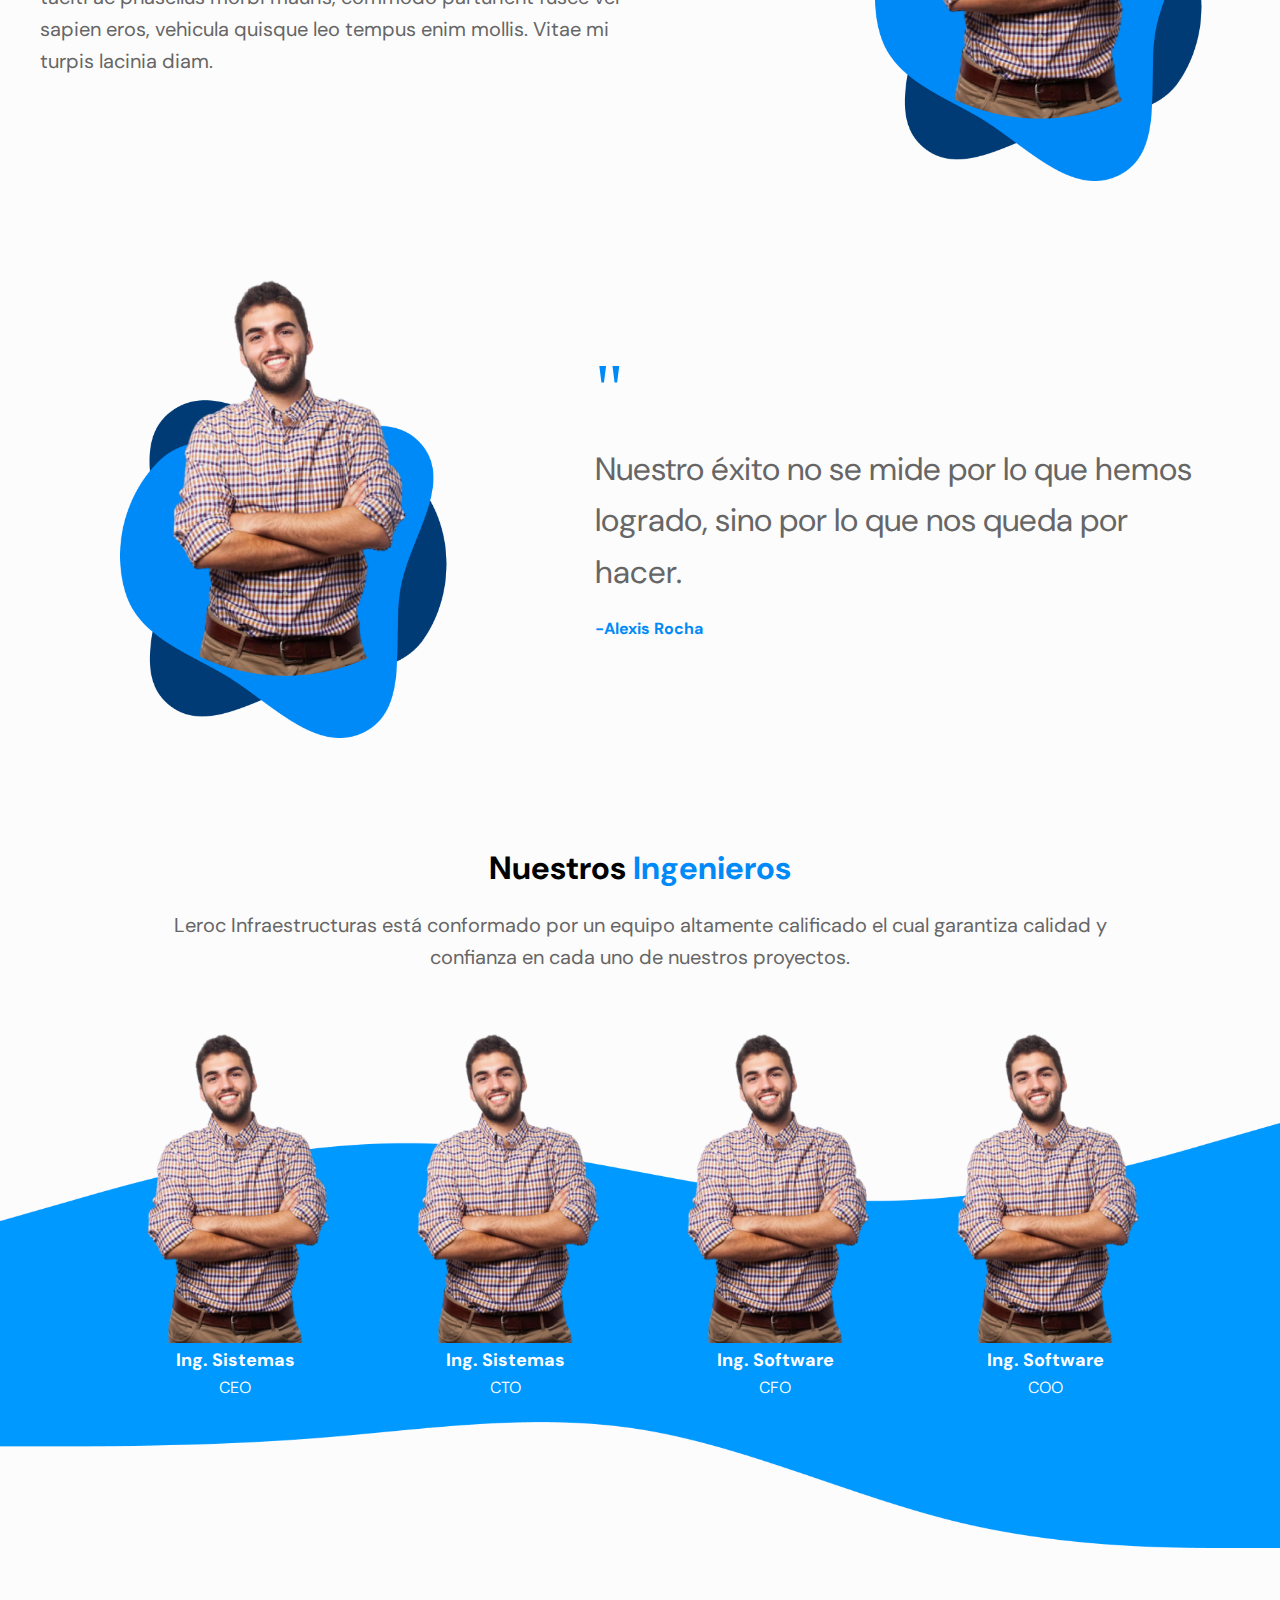
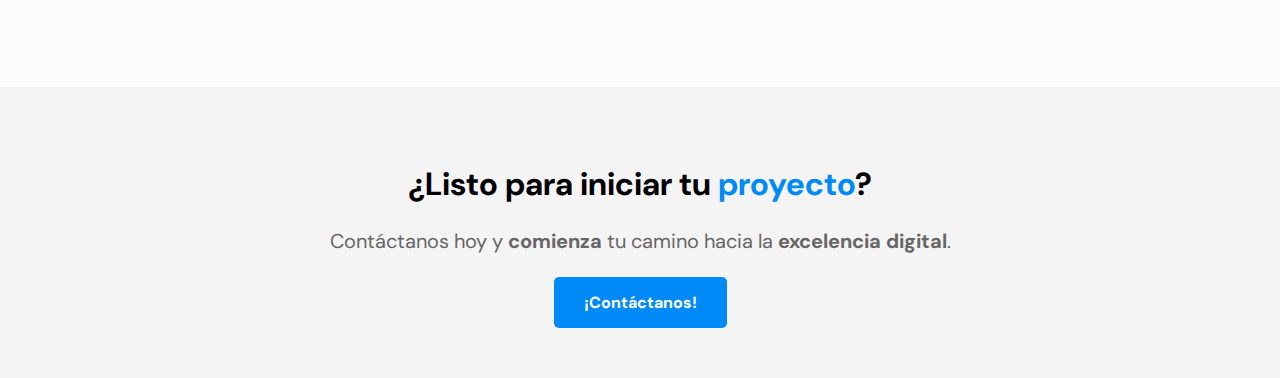
==== commit f442135f: "css nosotros" ====
--- a/nosotros.html
+++ b/nosotros.html
@@ -60,6 +60,7 @@
                 </div>
             </div>
         </section>        
+
         <section class="testimonio">
             <div class="contenedor-testimonio">
                 <div class="imagen-testimonio">
@@ -73,18 +74,43 @@
                 </div>
             </div>
         </section>
-        <section class="nuestros-ingenieros">
-            <div class="texto-ingenieros">
-                <h2>Nuestros <span class="highlight-blue">Ingenieros</span></h2>
-                <p>Leroc Infraestructuras está conformado por un equipo altamente calificado el cual garantiza calidad y confianza en cada uno de nuestros proyectos.</p>
+    </div>
+
+    <section class="nuestros-ingenieros">
+        <div class="texto-ingenieros">
+            <h2>Nuestros <span class="highlight-blue">Ingenieros</span></h2>
+            <p>Leroc Infraestructuras está conformado por un equipo altamente calificado el cual garantiza calidad y confianza en cada uno de nuestros proyectos.</p>
+        </div>
+        <div class="imagen-ingenieros">
+            <div class="ingeniero">
+                <img src="images/persona.png" alt="Ingeniero 1">
+                <p class="titulo">Ing. Sistemas</p>
+                <p class="cargo">CEO</p>
             </div>
-            <div class="imagen-ingenieros">
-                <img src="images/Alexis.png" alt="Ingenieros">
-                <img src="images/Alexis.png" alt="Ingenieros">
-                <img src="images/Alexis.png" alt="Ingenieros">
-                <img src="images/Alexis.png" alt="Ingenieros">
+            <div class="ingeniero">
+                <img src="images/persona.png" alt="Ingeniero 2">
+                <p class="titulo">Ing. Sistemas</p>
+                <p class="cargo">CTO</p>
             </div>
-        </section>        
-    </div>
+            <div class="ingeniero">
+                <img src="images/persona.png" alt="Ingeniero 3">
+                <p class="titulo">Ing. Software</p>
+                <p class="cargo">CFO</p>
+            </div>
+            <div class="ingeniero">
+                <img src="images/persona.png" alt="Ingeniero 4">
+                <p class="titulo">Ing. Software</p>
+                <p class="cargo">COO</p>
+            </div>
+        </div>
+    </section>  
+    
+    <section class="cta-section">
+        <div class="cta-container">
+            <h2>¿Listo para iniciar tu <span class="highlight-blue">proyecto</span>?</h2>
+            <p>Contáctanos hoy y <span class="highlight-bold">comienza</span> tu camino hacia la <span class="highlight-bold">excelencia digital</span>.</p>
+            <a href="/contacto" class="btn-contacto cta-button">¡Contáctanos!</a>
+        </div>
+    </section>  
 </body>
-</html>
+</html>--- a/css/nosotros.css
+++ b/css/nosotros.css
@@ -457,4 +457,4 @@
 
 .cta-button:hover {
     background-color: #005bb5;
-}
+}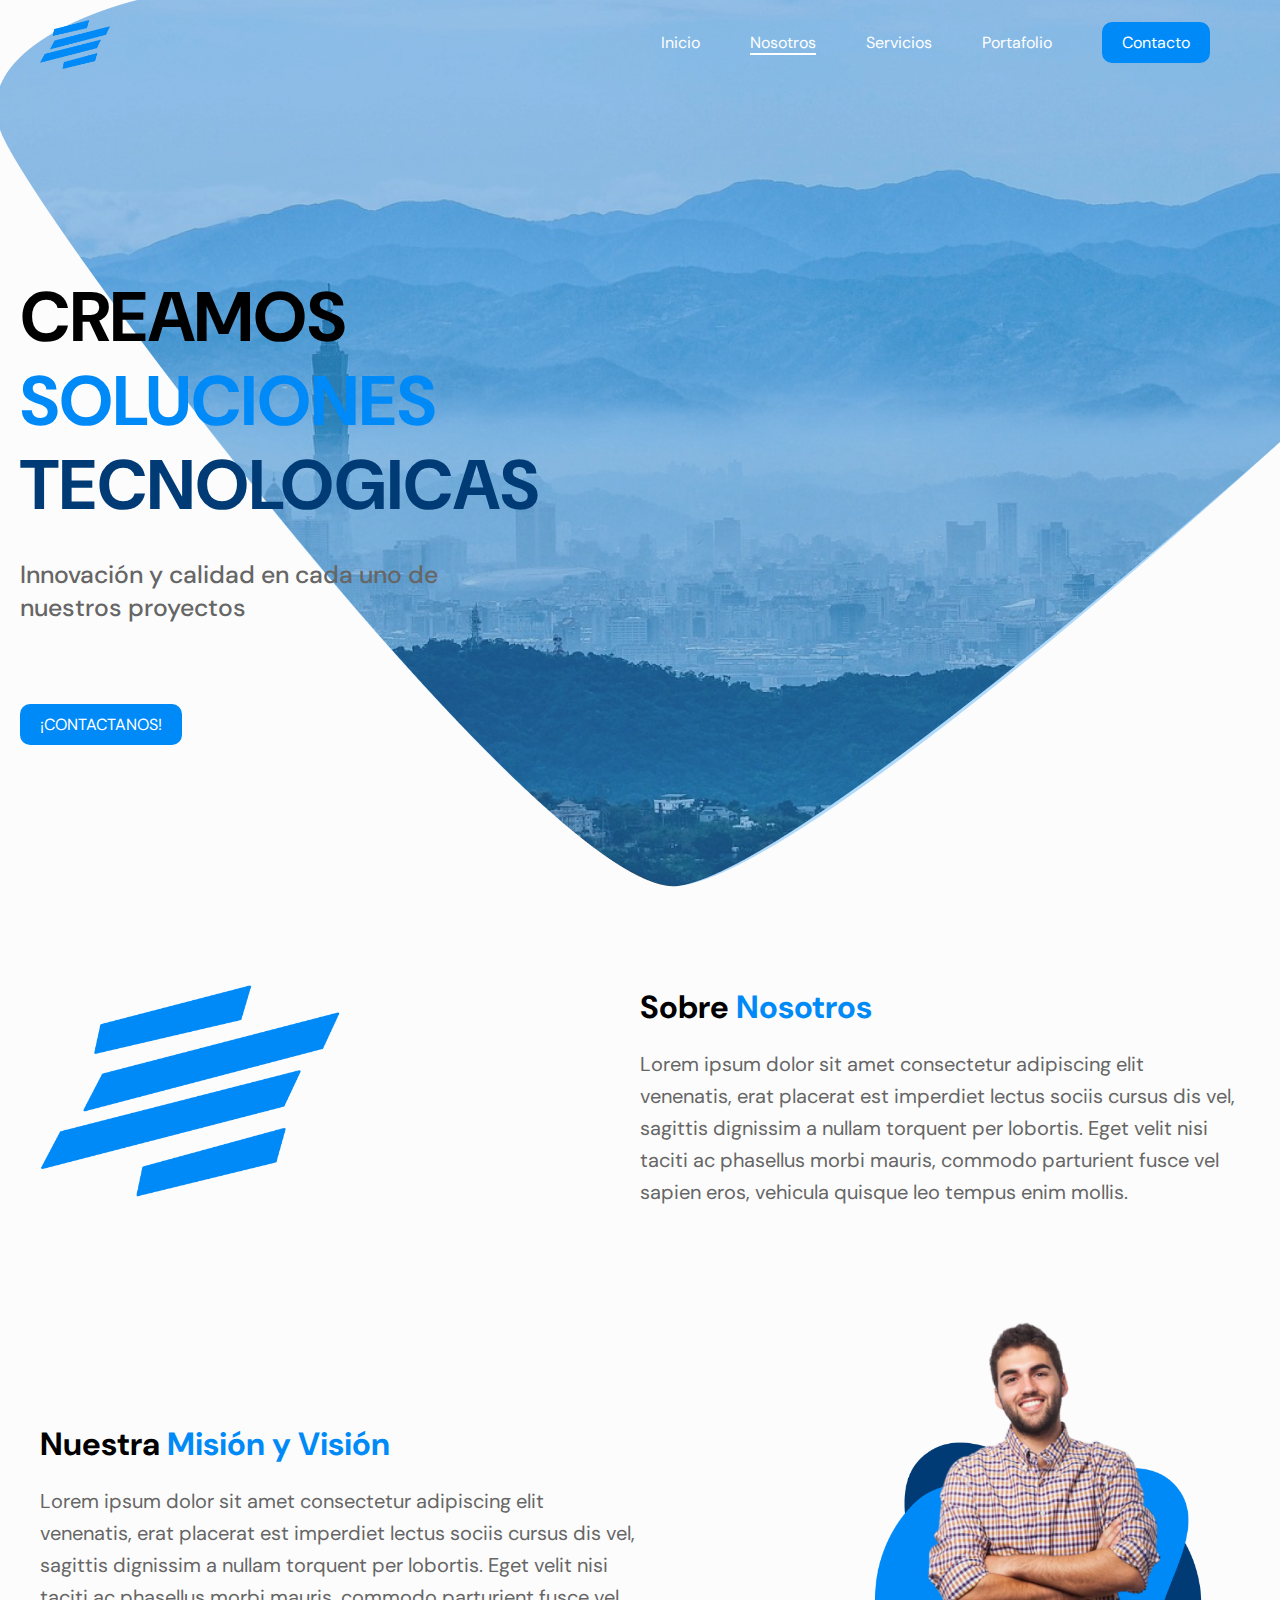
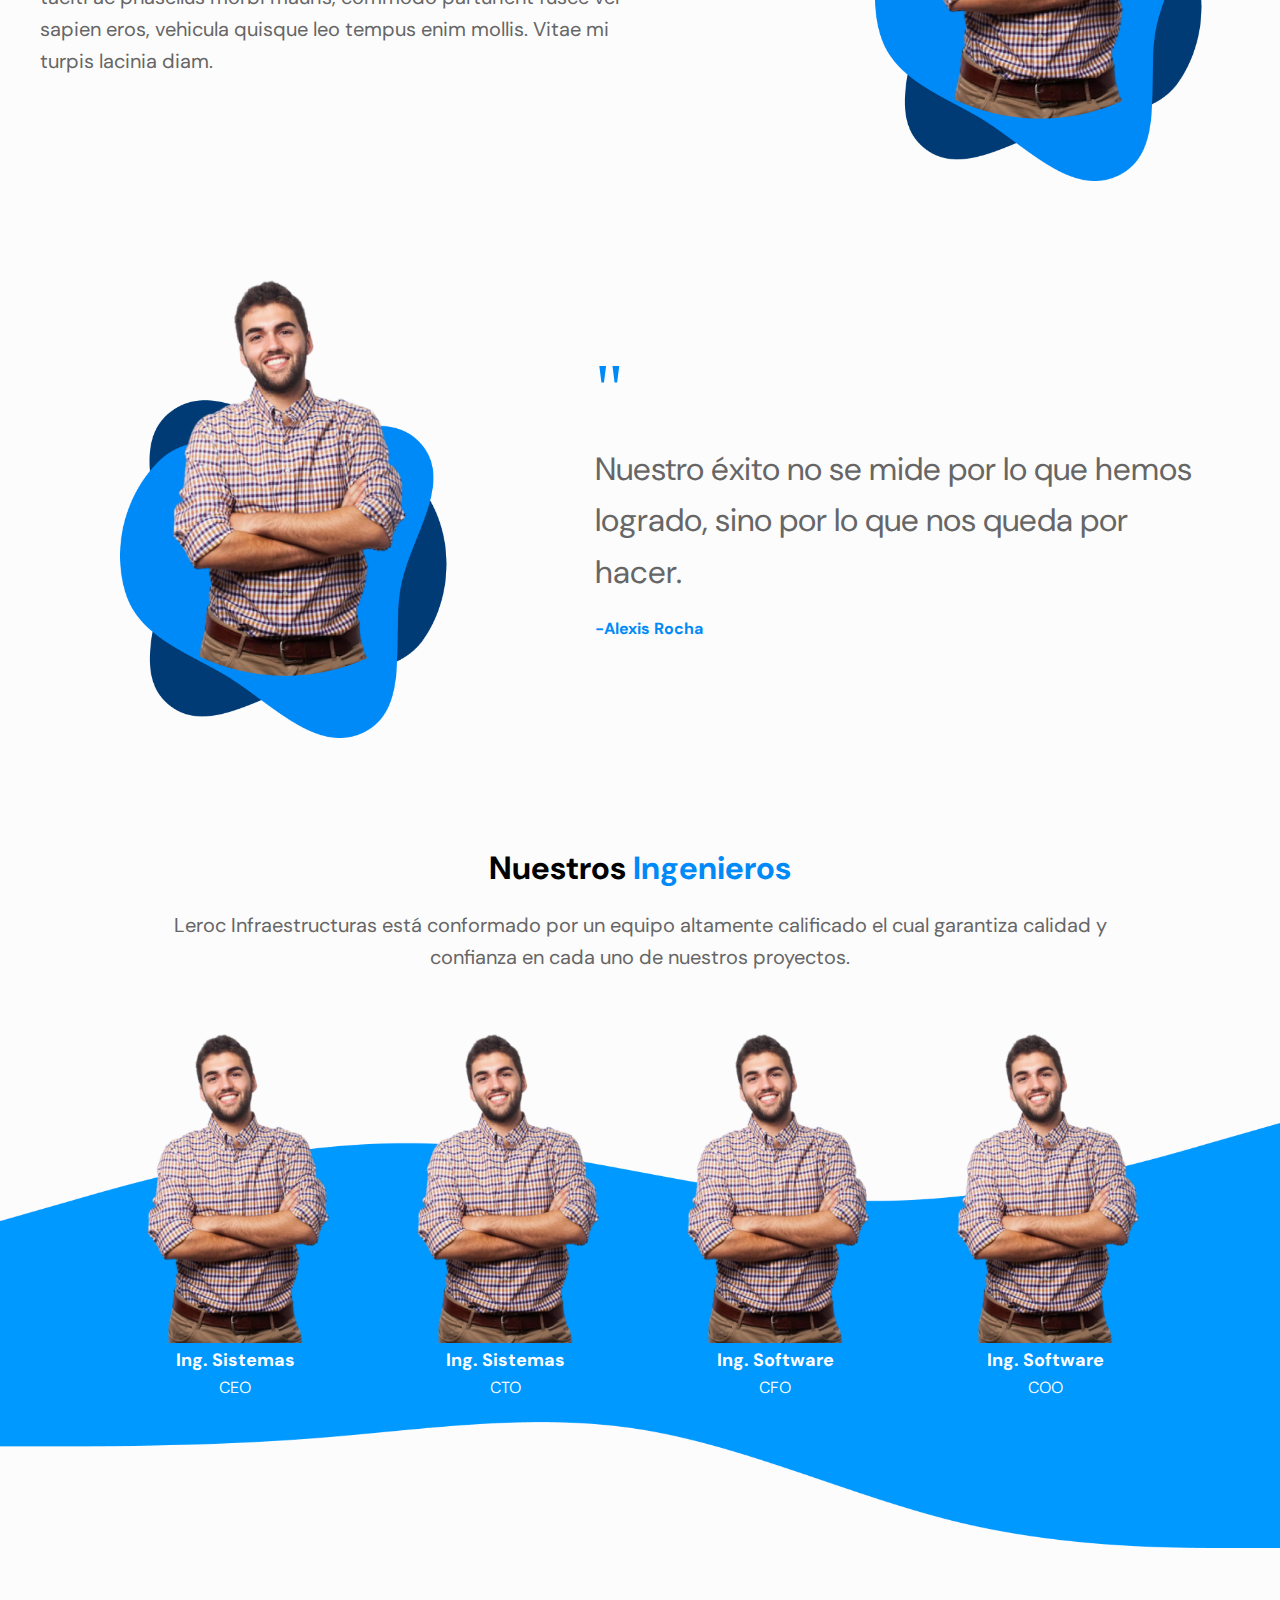
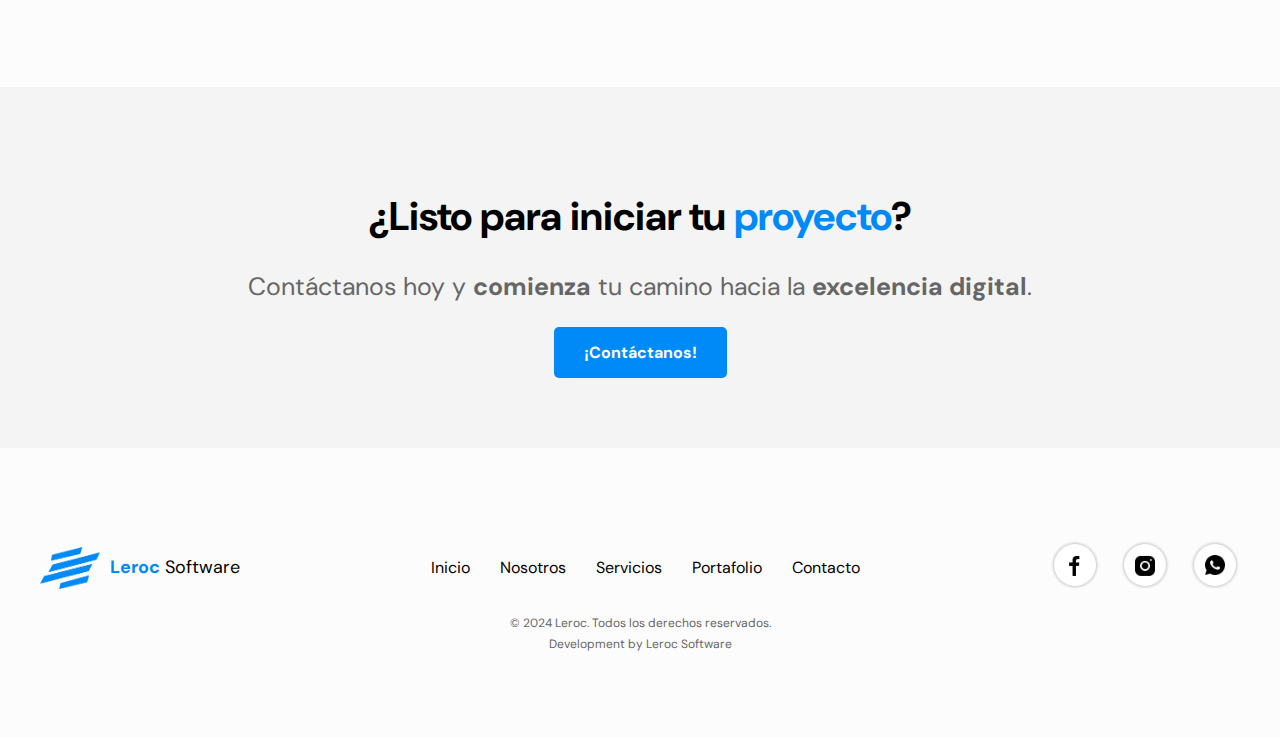
==== commit 6aeadbca: "sexo" ====
--- a/nosotros.html
+++ b/nosotros.html
@@ -103,7 +103,7 @@
                 <p class="cargo">COO</p>
             </div>
         </div>
-    </section>  
+    </section>
     
     <section class="cta-section">
         <div class="cta-container">
@@ -111,6 +111,38 @@
             <p>Contáctanos hoy y <span class="highlight-bold">comienza</span> tu camino hacia la <span class="highlight-bold">excelencia digital</span>.</p>
             <a href="/contacto" class="btn-contacto cta-button">¡Contáctanos!</a>
         </div>
-    </section>  
+    </section>
+
+    <footer>
+        <div class="footer-container">
+            <div class="logo-footer">
+                <a href="/index.html">
+                    <img src="images/logochido.png" alt="Leroc Software Logo">
+                    <span class="logo-text">
+                        <strong>Leroc</strong> Software
+                    </span>
+                </a>
+            </div>
+            <nav class="footer-menu">
+                <ul>
+                    <li><a href="/index.html">Inicio</a></li>
+                    <li><a href="/nosotros.html">Nosotros</a></li>
+                    <li><a href="/servicios.html">Servicios</a></li>
+                    <li><a href="/portafolio.html">Portafolio</a></li>
+                    <li><a href="/contacto.html">Contacto</a></li>
+                </ul>
+            </nav>
+            <div class="footer-social">
+                <a href="#"><img src="images/face.png" alt="Facebook"></a>
+                <a href="#"><img src="images/insta.png" alt="Instagram"></a>
+                <a href="#"><img src="images/whats.png" alt="WhatsApp"></a>
+            </div>
+        </div>
+        <div class="footer-bottom">
+            <p>&copy; 2024 Leroc. Todos los derechos reservados.</p>
+            <p>Development by Leroc Software</p>
+        </div>
+    </footer>
+    
 </body>
-</html>+</html>
--- a/css/nosotros.css
+++ b/css/nosotros.css
@@ -414,7 +414,7 @@
 /* Estilos para la sección "Llamada a la Acción" */
 .cta-section {
     margin-top: 3%;
-    padding: 50px 0;
+    padding: 70px 0;
     background-color: #f4f4f4; /* Fondo gris claro */
     text-align: center;
 }
@@ -424,7 +424,7 @@
 }
 
 .cta-container h2 {
-    font-size: 32px;
+    font-size: 40px;
     color: #000000;
     margin-bottom: 20px;
 }
@@ -434,7 +434,7 @@
 }
 
 .cta-container p {
-    font-size: 20px;
+    font-size: 25px;
     color: #666666;
     line-height: 1.6;
     margin-bottom: 30px;
@@ -457,4 +457,97 @@
 
 .cta-button:hover {
     background-color: #005bb5;
+}
+
+/*-------------------------------------------------------*/
+/* Footer Styles */
+footer {
+    margin-top: 1%;
+    padding: 80px 0;
+    font-family: 'DM Sans', sans-serif;
+    background-color: #FCFCFC;
+}
+
+.footer-container {
+    display: flex;
+    justify-content: space-between;
+    align-items: center;
+    max-width: 1200px;
+    margin: 0 auto;
+    padding: 0 20px;
+}
+
+.logo-footer {
+    display: flex;
+    align-items: center;
+    gap: 10px; /* Ajustamos la separación entre el logo y el texto */
+}
+
+.logo-footer img {
+    width: 60px; /* Aumentamos un poco el tamaño del logo para mejor visibilidad */
+    height: auto;
+    margin-right: 10px;
+}
+
+.logo-footer a {
+    display: flex;
+    align-items: center;
+    text-decoration: none;
+}
+
+.logo-text {
+    font-size: 18px; /* Aumentamos el tamaño del texto */
+    color: #000000;
+    line-height: 1.5;
+    font-weight: 400;
+}
+
+.logo-text strong {
+    font-weight: 700; /* El nombre "Leroc" en negritas para destacarlo */
+    color: #008AF8; /* Coloreamos "Leroc" en azul para resaltar la marca */
+}
+
+.footer-menu ul {
+    list-style: none;
+    display: flex;
+    gap: 30px;
+    padding: 0;
+    margin: 0;
+}
+
+.footer-menu ul li a {
+    text-decoration: none;
+    font-size: 16px;
+    color: #000000;
+    transition: color 0.3s ease;
+}
+
+.footer-menu ul li a:hover {
+    color: #008AF8;
+}
+
+.footer-social {
+    display: flex;
+    gap: 20px;
+}
+
+.footer-social a img {
+    width: 50px; /* Ajustamos el tamaño de los iconos sociales para mejor consistencia */
+    height: auto;
+    transition: transform 0.3s ease;
+}
+
+.footer-social a:hover img {
+    transform: scale(1.1);
+}
+
+.footer-bottom {
+    text-align: center;
+    margin-top: 20px;
+}
+
+.footer-bottom p {
+    font-size: 12px;
+    color: #666666;
+    margin: 5px 0;
 }